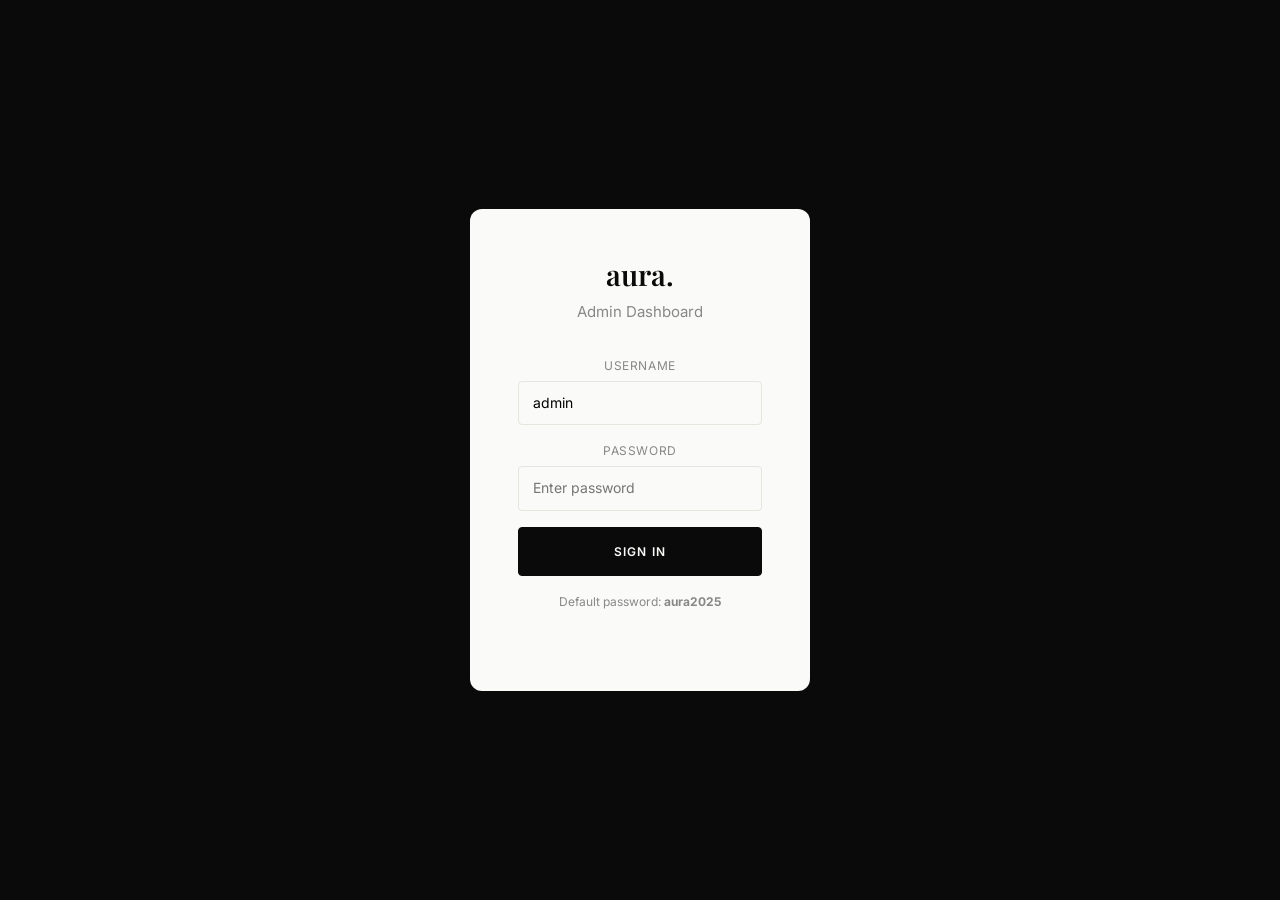
==== admin.html @ 0182ffe0 "Add files via upload" ====
<!DOCTYPE html>
<html lang="id">
<head>
<meta charset="UTF-8">
<meta name="viewport" content="width=device-width, initial-scale=1.0">
<title>Admin — aura.</title>
<link rel="stylesheet" href="style.css">
<style>
  body { background: #f0ede8; }
  .modal-overlay { position:fixed;inset:0;background:rgba(0,0,0,0.5);z-index:500;display:none;align-items:center;justify-content:center; }
  .modal-overlay.open { display:flex; }
  .modal { background:var(--white);border-radius:8px;padding:32px;width:min(600px,95vw);max-height:90vh;overflow-y:auto;position:relative; }
  .modal-title { font-size:1.1rem;font-weight:700;margin-bottom:24px; }
  .modal-close { position:absolute;top:16px;right:16px;font-size:20px;color:var(--gray);cursor:pointer; }
  .color-swatch { width:24px;height:24px;border-radius:50%;display:inline-block;border:2px solid transparent;cursor:pointer;margin-right:6px; }
  .color-swatch.active { border-color:var(--black); }
  .img-preview { width:100%;height:180px;object-fit:cover;border-radius:var(--radius);margin-top:8px;display:none; }
  .switch { position:relative;display:inline-block;width:48px;height:26px; }
  .switch input { opacity:0;width:0;height:0; }
  .slider { position:absolute;cursor:pointer;inset:0;background:#ccc;border-radius:26px;transition:.3s; }
  .slider:before { content:'';position:absolute;width:20px;height:20px;left:3px;bottom:3px;background:white;border-radius:50%;transition:.3s; }
  input:checked + .slider { background:var(--sage); }
  input:checked + .slider:before { transform:translateX(22px); }
  .admin-login { min-height:100vh;display:flex;align-items:center;justify-content:center;background:var(--black); }
  .login-card { background:var(--white);padding:48px;border-radius:12px;width:340px;text-align:center; }
  .login-card h2 { font-size:1.8rem;margin-bottom:8px; }
  .login-card p { color:var(--gray);margin-bottom:32px; }
</style>
</head>
<body>

<!-- LOGIN SCREEN -->
<div class="admin-login" id="login-screen">
  <div class="login-card">
    <h2 style="font-family:var(--font-serif)">aura.</h2>
    <p>Admin Dashboard</p>
    <div class="form-group"><label>Username</label><input type="text" id="login-user" value="admin"></div>
    <div class="form-group"><label>Password</label><input type="password" id="login-pass" placeholder="Enter password"></div>
    <button class="btn btn-dark btn-full" onclick="doLogin()">Sign In</button>
    <p style="font-size:12px;color:var(--gray);margin-top:16px">Default password: <strong>aura2025</strong></p>
  </div>
</div>

<!-- ADMIN LAYOUT -->
<div class="admin-layout" id="admin-app" style="display:none">

  <!-- SIDEBAR -->
  <aside class="admin-sidebar">
    <div class="admin-logo">aura. <span>admin</span></div>
    <ul class="admin-nav">
      <li><a href="#" class="active" data-panel="dashboard" onclick="switchPanel('dashboard',this)"><span class="icon">📊</span> Dashboard</a></li>
      <li><a href="#" data-panel="products" onclick="switchPanel('products',this)"><span class="icon">🧴</span> Products</a></li>
      <li><a href="#" data-panel="homepage" onclick="switchPanel('homepage',this)"><span class="icon">🏠</span> Homepage</a></li>
      <li><a href="#" data-panel="brand" onclick="switchPanel('brand',this)"><span class="icon">✏️</span> Brand</a></li>
      <li><a href="#" data-panel="testimonials" onclick="switchPanel('testimonials',this)"><span class="icon">💬</span> Testimonials</a></li>
      <li style="margin-top:auto;border-top:1px solid rgba(255,255,255,0.1);padding-top:16px">
        <a href="index.html" target="_blank"><span class="icon">🌐</span> View Site</a>
      </li>
      <li><a href="#" onclick="doLogout()"><span class="icon">🚪</span> Logout</a></li>
    </ul>
  </aside>

  <!-- MAIN -->
  <main class="admin-main">
    <div class="admin-topbar">
      <h2 id="panel-title">Dashboard</h2>
      <div class="admin-topbar-actions">
        <button class="btn btn-outline" style="padding:8px 16px;font-size:12px" onclick="resetData()">Reset to Default</button>
        <button class="btn btn-sage" style="padding:8px 16px;font-size:12px" onclick="showToastAdmin('Changes auto-saved!')">✓ Saved</button>
      </div>
    </div>

    <div class="admin-content">

      <!-- DASHBOARD -->
      <div id="panel-dashboard" class="admin-panel active">
        <div class="stats-grid">
          <div class="stat-card"><span class="stat-icon">🧴</span><div class="stat-value" id="stat-products">0</div><div class="stat-label">Total Products</div></div>
          <div class="stat-card"><span class="stat-icon">✅</span><div class="stat-value" id="stat-instock">0</div><div class="stat-label">In Stock</div></div>
          <div class="stat-card"><span class="stat-icon">💬</span><div class="stat-value" id="stat-reviews">0</div><div class="stat-label">Reviews</div></div>
          <div class="stat-card"><span class="stat-icon">🌿</span><div class="stat-value">100%</div><div class="stat-label">Natural Ingredients</div></div>
        </div>
        <div class="card">
          <div class="card-title">Quick Preview</div>
          <div style="display:flex;gap:12px;flex-wrap:wrap" id="dash-products"></div>
        </div>
        <div class="card">
          <div class="card-title">Recent Activity</div>
          <p style="color:var(--gray);font-size:14px">All changes are saved automatically to local storage. <a href="index.html" target="_blank" style="color:var(--sage)">View your live site →</a></p>
        </div>
      </div>

      <!-- PRODUCTS -->
      <div id="panel-products" class="admin-panel">
        <div style="display:flex;justify-content:space-between;align-items:center;margin-bottom:20px">
          <h3>Manage Products</h3>
          <button class="btn btn-sage" style="padding:10px 20px;font-size:13px" onclick="openProductModal()">+ Add Product</button>
        </div>
        <div class="card" style="padding:0;overflow:hidden">
          <table class="products-table">
            <thead><tr><th>Image</th><th>Name</th><th>Price</th><th>Category</th><th>Stock</th><th>Badge</th><th>Actions</th></tr></thead>
            <tbody id="products-tbody"></tbody>
          </table>
        </div>
      </div>

      <!-- HOMEPAGE -->
      <div id="panel-homepage" class="admin-panel">
        <div class="card">
          <div class="card-title">Hero Section</div>
          <div class="form-group"><label>Hero Title</label><input type="text" id="hero-title" oninput="autoSave()"></div>
          <div class="form-group"><label>Hero Subtitle</label><input type="text" id="hero-subtitle" oninput="autoSave()"></div>
          <div class="form-group"><label>CTA Button Text</label><input type="text" id="hero-cta" oninput="autoSave()"></div>
          <div class="form-group"><label>Hero Image URL</label><input type="url" id="hero-image" oninput="previewImg('hero-image','hero-img-prev'); autoSave()"><img id="hero-img-prev" class="img-preview"></div>
        </div>
        <div class="card">
          <div class="card-title">Featured Section</div>
          <div class="form-group"><label>Title</label><input type="text" id="feat-title" oninput="autoSave()"></div>
          <div class="form-group"><label>Description</label><textarea id="feat-desc" oninput="autoSave()"></textarea></div>
        </div>
        <div class="card">
          <div class="card-title">Try First Section</div>
          <div class="form-group"><label>Title</label><input type="text" id="try-title" oninput="autoSave()"></div>
          <div class="form-group"><label>Description</label><textarea id="try-desc" oninput="autoSave()"></textarea></div>
        </div>
        <div class="card">
          <div class="card-title">Press / Media Mentions (comma-separated)</div>
          <div class="form-group"><input type="text" id="press-list" oninput="autoSave()"></div>
        </div>
      </div>

      <!-- BRAND -->
      <div id="panel-brand" class="admin-panel">
        <div class="card">
          <div class="card-title">Brand Settings</div>
          <div class="form-group"><label>Brand Name</label><input type="text" id="brand-name" oninput="autoSave()"></div>
          <div class="form-group"><label>Announcement Bar Text</label><input type="text" id="brand-ann" oninput="autoSave()"></div>
          <div class="form-group"><label>About Text (shown in footer)</label><textarea id="brand-about" oninput="autoSave()"></textarea></div>
          <div class="form-group"><label>Email</label><input type="email" id="brand-email" oninput="autoSave()"></div>
        </div>
      </div>

      <!-- TESTIMONIALS -->
      <div id="panel-testimonials" class="admin-panel">
        <div style="display:flex;justify-content:space-between;align-items:center;margin-bottom:20px">
          <h3>Testimonials</h3>
          <button class="btn btn-sage" style="padding:10px 20px;font-size:13px" onclick="openTestimonialModal()">+ Add Review</button>
        </div>
        <div id="testimonials-list"></div>
      </div>

    </div><!-- /admin-content -->
  </main>
</div><!-- /admin-layout -->

<!-- PRODUCT MODAL -->
<div class="modal-overlay" id="product-modal">
  <div class="modal">
    <span class="modal-close" onclick="closeModal('product-modal')">&times;</span>
    <div class="modal-title" id="product-modal-title">Add Product</div>
    <input type="hidden" id="edit-id">
    <div class="form-row">
      <div class="form-group"><label>Product Name</label><input type="text" id="p-name"></div>
      <div class="form-group"><label>Price (IDR)</label><input type="number" id="p-price"></div>
    </div>
    <div class="form-row">
      <div class="form-group"><label>Original Price (0 = none)</label><input type="number" id="p-orig"></div>
      <div class="form-group"><label>Category</label>
        <select id="p-cat"><option value="feminine">Feminine</option><option value="masculine">Masculine</option><option value="all">All / Gift</option></select>
      </div>
    </div>
    <div class="form-row">
      <div class="form-group"><label>Badge (leave empty for none)</label>
        <select id="p-badge"><option value="">No Badge</option><option value="NEW">NEW</option><option value="Sold out">Sold out</option><option value="BEST VALUE">BEST VALUE</option></select>
      </div>
      <div class="form-group"><label>In Stock</label><br><label class="switch" style="margin-top:8px"><input type="checkbox" id="p-stock" checked><span class="slider"></span></label></div>
    </div>
    <div class="form-group"><label>Image URL</label><input type="url" id="p-img" oninput="previewImg('p-img','p-img-prev')"><img id="p-img-prev" class="img-preview"></div>
    <div class="form-group"><label>Description</label><textarea id="p-desc"></textarea></div>
    <div class="form-group"><label>Fragrance Notes (comma-separated)</label><input type="text" id="p-notes" placeholder="e.g. Rose, Musk, Amber"></div>
    <div class="form-row">
      <div class="form-group"><label>The Vibe</label><input type="text" id="p-vibe"></div>
      <div class="form-group"><label>The Tune</label><input type="text" id="p-tune"></div>
    </div>
    <div style="display:flex;gap:12px;justify-content:flex-end;margin-top:24px">
      <button class="btn btn-outline" onclick="closeModal('product-modal')">Cancel</button>
      <button class="btn btn-sage" onclick="saveProduct()">Save Product</button>
    </div>
  </div>
</div>

<!-- TESTIMONIAL MODAL -->
<div class="modal-overlay" id="testimonial-modal">
  <div class="modal">
    <span class="modal-close" onclick="closeModal('testimonial-modal')">&times;</span>
    <div class="modal-title">Add Testimonial</div>
    <input type="hidden" id="t-edit-idx">
    <div class="form-group"><label>Customer Name</label><input type="text" id="t-name"></div>
    <div class="form-group"><label>Rating (1-5)</label><input type="number" id="t-rating" min="1" max="5" value="5"></div>
    <div class="form-group"><label>Review Text</label><textarea id="t-text"></textarea></div>
    <div class="form-group"><label>Date</label><input type="text" id="t-date" placeholder="e.g. April 2025"></div>
    <div style="display:flex;gap:12px;justify-content:flex-end;margin-top:24px">
      <button class="btn btn-outline" onclick="closeModal('testimonial-modal')">Cancel</button>
      <button class="btn btn-sage" onclick="saveTestimonial()">Save</button>
    </div>
  </div>
</div>

<script src="main.js"></script>
<script>
// Auth
function doLogin(){
  const u=document.getElementById('login-user').value;
  const p=document.getElementById('login-pass').value;
  if(u==='admin' && p==='aura2025'){
    sessionStorage.setItem('aura_admin','1');
    document.getElementById('login-screen').style.display='none';
    document.getElementById('admin-app').style.display='flex';
    initAdmin();
  } else { showToastAdmin('Wrong credentials','error'); }
}
function doLogout(){ sessionStorage.removeItem('aura_admin'); location.reload(); }
document.getElementById('login-pass').addEventListener('keydown', e => { if(e.key==='Enter') doLogin(); });

if(sessionStorage.getItem('aura_admin')==='1'){
  document.getElementById('login-screen').style.display='none';
  document.getElementById('admin-app').style.display='flex';
  document.addEventListener('DOMContentLoaded', initAdmin);
}

// Panels
function switchPanel(id, el){
  event.preventDefault();
  document.querySelectorAll('.admin-panel').forEach(p=>p.classList.remove('active'));
  document.getElementById('panel-'+id)?.classList.add('active');
  document.querySelectorAll('.admin-nav a').forEach(a=>a.classList.remove('active'));
  el.classList.add('active');
  const titles={dashboard:'Dashboard',products:'Products',homepage:'Homepage',brand:'Brand Settings',testimonials:'Testimonials'};
  document.getElementById('panel-title').textContent = titles[id]||id;
  if(id==='products') renderProductsTable();
  if(id==='homepage') loadHomepageForm();
  if(id==='brand') loadBrandForm();
  if(id==='testimonials') renderTestimonials();
}

function initAdmin(){
  const d=DataManager.get();
  document.getElementById('stat-products').textContent=d.products.length;
  document.getElementById('stat-instock').textContent=d.products.filter(p=>p.stock).length;
  document.getElementById('stat-reviews').textContent=d.testimonials.length;
  document.getElementById('dash-products').innerHTML=d.products.slice(0,4).map(p=>`
    <div style="width:120px;cursor:pointer" onclick="switchPanel('products',document.querySelector('[data-panel=products]'))">
      <img src="${p.image}" style="width:120px;height:120px;object-fit:cover;border-radius:6px">
      <p style="font-size:13px;margin-top:6px;font-weight:600">${p.name}</p>
      <p style="font-size:12px;color:var(--gray)">IDR ${fmt(p.price)}</p>
    </div>`).join('');
}

// Products Table
function renderProductsTable(){
  const d=DataManager.get();
  document.getElementById('products-tbody').innerHTML=d.products.map(p=>`
    <tr>
      <td><img src="${p.image}" alt="${p.name}"></td>
      <td><strong>${p.name}</strong></td>
      <td>IDR ${fmt(p.price)}</td>
      <td>${p.category}</td>
      <td><span class="badge-pill ${p.stock?'badge-active':'badge-soldout'}">${p.stock?'In Stock':'Sold Out'}</span></td>
      <td>${p.badge||'—'}</td>
      <td><div class="table-actions">
        <button class="action-btn action-edit" onclick="openProductModal(${p.id})">Edit</button>
        <button class="action-btn action-delete" onclick="deleteProduct(${p.id})">Delete</button>
      </div></td>
    </tr>`).join('');
}

function openProductModal(id){
  document.getElementById('product-modal-title').textContent = id ? 'Edit Product' : 'Add Product';
  document.getElementById('edit-id').value = id||'';
  document.getElementById('p-img-prev').style.display='none';
  if(id){
    const p=DataManager.get().products.find(p=>p.id===id);
    document.getElementById('p-name').value=p.name;
    document.getElementById('p-price').value=p.price;
    document.getElementById('p-orig').value=p.originalPrice||0;
    document.getElementById('p-cat').value=p.category;
    document.getElementById('p-badge').value=p.badge||'';
    document.getElementById('p-stock').checked=p.stock;
    document.getElementById('p-img').value=p.image;
    document.getElementById('p-desc').value=p.description;
    document.getElementById('p-notes').value=p.notes.join(', ');
    document.getElementById('p-vibe').value=p.vibe||'';
    document.getElementById('p-tune').value=p.tune||'';
    previewImg('p-img','p-img-prev');
  } else {
    ['p-name','p-price','p-orig','p-img','p-desc','p-notes','p-vibe','p-tune'].forEach(id=>document.getElementById(id).value='');
    document.getElementById('p-stock').checked=true;
    document.getElementById('p-badge').value='';
    document.getElementById('p-orig').value=0;
  }
  document.getElementById('product-modal').classList.add('open');
}

function saveProduct(){
  const d=DataManager.get();
  const id=document.getElementById('edit-id').value;
  const product={
    id: id ? parseInt(id) : Date.now(),
    name: document.getElementById('p-name').value,
    price: parseInt(document.getElementById('p-price').value)||0,
    originalPrice: parseInt(document.getElementById('p-orig').value)||0,
    category: document.getElementById('p-cat').value,
    badge: document.getElementById('p-badge').value,
    stock: document.getElementById('p-stock').checked,
    image: document.getElementById('p-img').value||'https://images.unsplash.com/photo-1588405748880-12d1d2a59f75?w=600&q=80',
    description: document.getElementById('p-desc').value,
    notes: document.getElementById('p-notes').value.split(',').map(s=>s.trim()).filter(Boolean),
    vibe: document.getElementById('p-vibe').value,
    tune: document.getElementById('p-tune').value
  };
  if(!product.name){ showToastAdmin('Product name is required','error'); return; }
  if(id){ const idx=d.products.findIndex(p=>p.id===parseInt(id)); if(idx!==-1) d.products[idx]=product; }
  else d.products.push(product);
  DataManager.save(d);
  closeModal('product-modal');
  renderProductsTable();
  showToastAdmin('Product saved!');
}

function deleteProduct(id){
  if(!confirm('Delete this product?')) return;
  const d=DataManager.get();
  d.products=d.products.filter(p=>p.id!==id);
  DataManager.save(d);
  renderProductsTable();
  showToastAdmin('Product deleted.');
}

// Homepage Form
function loadHomepageForm(){
  const d=DataManager.get();
  document.getElementById('hero-title').value=d.hero.title;
  document.getElementById('hero-subtitle').value=d.hero.subtitle;
  document.getElementById('hero-cta').value=d.hero.cta;
  document.getElementById('hero-image').value=d.hero.image;
  document.getElementById('feat-title').value=d.sections.featuredTitle;
  document.getElementById('feat-desc').value=d.sections.featuredDesc;
  document.getElementById('try-title').value=d.sections.tryTitle;
  document.getElementById('try-desc').value=d.sections.tryDesc;
  document.getElementById('press-list').value=d.sections.press.join(', ');
  previewImg('hero-image','hero-img-prev');
}

// Brand Form
function loadBrandForm(){
  const d=DataManager.get();
  document.getElementById('brand-name').value=d.brand.name;
  document.getElementById('brand-ann').value=d.brand.announcement;
  document.getElementById('brand-about').value=d.brand.about;
  document.getElementById('brand-email').value=d.brand.email||'';
}

// Auto-save
let saveTimer;
function autoSave(){
  clearTimeout(saveTimer);
  saveTimer=setTimeout(()=>{
    const d=DataManager.get();
    // hero
    if(document.getElementById('hero-title')) {
      d.hero.title=document.getElementById('hero-title').value;
      d.hero.subtitle=document.getElementById('hero-subtitle').value;
      d.hero.cta=document.getElementById('hero-cta').value;
      d.hero.image=document.getElementById('hero-image').value;
    }
    if(document.getElementById('feat-title')) {
      d.sections.featuredTitle=document.getElementById('feat-title').value;
      d.sections.featuredDesc=document.getElementById('feat-desc').value;
      d.sections.tryTitle=document.getElementById('try-title').value;
      d.sections.tryDesc=document.getElementById('try-desc').value;
      d.sections.press=document.getElementById('press-list').value.split(',').map(s=>s.trim()).filter(Boolean);
    }
    if(document.getElementById('brand-name')) {
      d.brand.name=document.getElementById('brand-name').value;
      d.brand.announcement=document.getElementById('brand-ann').value;
      d.brand.about=document.getElementById('brand-about').value;
      d.brand.email=document.getElementById('brand-email').value;
    }
    DataManager.save(d);
    showToastAdmin('Auto-saved ✓');
  },800);
}

// Testimonials
function renderTestimonials(){
  const d=DataManager.get();
  document.getElementById('testimonials-list').innerHTML=d.testimonials.map((t,i)=>`
    <div class="card" style="margin-bottom:12px">
      <div style="display:flex;justify-content:space-between;align-items:flex-start">
        <div>
          <strong>${t.name}</strong> <span style="color:var(--gold)">${'★'.repeat(t.rating)}</span>
          <p style="color:var(--gray);font-size:14px;margin-top:6px">"${t.text}"</p>
          <p style="font-size:12px;color:var(--gray);margin-top:4px">${t.date}</p>
        </div>
        <div style="display:flex;gap:8px">
          <button class="action-btn action-edit" onclick="editTestimonial(${i})">Edit</button>
          <button class="action-btn action-delete" onclick="deleteTestimonial(${i})">Delete</button>
        </div>
      </div>
    </div>`).join('');
}

function openTestimonialModal(){ document.getElementById('t-edit-idx').value=''; ['t-name','t-text','t-date'].forEach(id=>document.getElementById(id).value=''); document.getElementById('t-rating').value=5; document.getElementById('testimonial-modal').classList.add('open'); }

function editTestimonial(i){ const t=DataManager.get().testimonials[i]; document.getElementById('t-edit-idx').value=i; document.getElementById('t-name').value=t.name; document.getElementById('t-rating').value=t.rating; document.getElementById('t-text').value=t.text; document.getElementById('t-date').value=t.date; document.getElementById('testimonial-modal').classList.add('open'); }

function saveTestimonial(){ const d=DataManager.get(); const i=document.getElementById('t-edit-idx').value; const t={name:document.getElementById('t-name').value,rating:parseInt(document.getElementById('t-rating').value),text:document.getElementById('t-text').value,date:document.getElementById('t-date').value}; if(!t.name||!t.text){showToastAdmin('Fill in name and text','error');return;} if(i!=='') d.testimonials[parseInt(i)]=t; else d.testimonials.push(t); DataManager.save(d); closeModal('testimonial-modal'); renderTestimonials(); showToastAdmin('Saved!'); }

function deleteTestimonial(i){ if(!confirm('Delete?')) return; const d=DataManager.get(); d.testimonials.splice(i,1); DataManager.save(d); renderTestimonials(); }

function closeModal(id){ document.getElementById(id).classList.remove('open'); }

function previewImg(inputId, previewId){ const v=document.getElementById(inputId).value; const img=document.getElementById(previewId); if(v){ img.src=v; img.style.display='block'; } else { img.style.display='none'; } }

function resetData(){ if(confirm('Reset all data to defaults? This cannot be undone.')) { DataManager.reset(); showToastAdmin('Reset complete. Reloading...'); setTimeout(()=>location.reload(),1000); } }

function showToastAdmin(msg, t='ok'){ const el=document.createElement('div'); el.className='toast'+(t==='error'?' toast-error':''); el.textContent=msg; document.body.appendChild(el); setTimeout(()=>el.classList.add('show'),10); setTimeout(()=>{ el.classList.remove('show'); setTimeout(()=>el.remove(),300); },2200); }
</script>
</body>
</html>
---- style.css ----
@import url('https://fonts.googleapis.com/css2?family=Playfair+Display:wght@400;600;700&family=Inter:wght@300;400;500;600&display=swap');

/* ===== AURA. PERFUMERY - GLOBAL STYLES ===== */
*, *::before, *::after { box-sizing: border-box; margin: 0; padding: 0; }

:root {
  --black: #0a0a0a;
  --white: #fafaf8;
  --cream: #f5f0e8;
  --sage: #5c6b5a;
  --sage-light: #8a9e87;
  --gold: #c8a96e;
  --gray: #888;
  --gray-light: #e8e4de;
  --font-sans: 'Inter', system-ui, sans-serif;
  --font-serif: 'Playfair Display', Georgia, serif;
  --transition: 0.3s ease;
  --shadow: 0 4px 24px rgba(0,0,0,0.08);
  --shadow-lg: 0 12px 48px rgba(0,0,0,0.15);
  --radius: 4px;
}

html { scroll-behavior: smooth; }

body {
  font-family: var(--font-sans);
  background: var(--white);
  color: var(--black);
  font-size: 15px;
  line-height: 1.6;
  -webkit-font-smoothing: antialiased;
}

img { max-width: 100%; height: auto; display: block; }
a { text-decoration: none; color: inherit; }
button { cursor: pointer; border: none; background: none; font: inherit; }

/* ===== TYPOGRAPHY ===== */
h1,h2,h3,h4 { font-family: var(--font-serif); font-weight: 600; line-height: 1.2; }
h1 { font-size: clamp(2.2rem, 6vw, 4.5rem); }
h2 { font-size: clamp(1.6rem, 4vw, 2.8rem); }
h3 { font-size: clamp(1.2rem, 2.5vw, 1.6rem); }

/* ===== LAYOUT ===== */
.container { max-width: 1200px; margin: 0 auto; padding: 0 24px; }
.section { padding: 80px 0; }

/* ===== ANNOUNCEMENT BAR ===== */
.announcement-bar {
  background: var(--sage);
  color: var(--white);
  text-align: center;
  padding: 10px 20px;
  font-size: 13px;
  letter-spacing: 0.05em;
}

/* ===== NAVBAR ===== */
.navbar {
  position: sticky;
  top: 0;
  z-index: 100;
  background: rgba(250,250,248,0.96);
  backdrop-filter: blur(12px);
  border-bottom: 1px solid var(--gray-light);
  padding: 0 24px;
  height: 64px;
  display: flex;
  align-items: center;
  justify-content: space-between;
}

.nav-brand {
  font-family: var(--font-serif);
  font-size: 1.6rem;
  font-weight: 700;
  letter-spacing: -0.02em;
}

.nav-links {
  display: flex;
  gap: 32px;
  list-style: none;
}

.nav-links a {
  font-size: 13px;
  letter-spacing: 0.08em;
  text-transform: uppercase;
  color: var(--gray);
  transition: color var(--transition);
}
.nav-links a:hover { color: var(--black); }

.nav-icons {
  display: flex;
  align-items: center;
  gap: 20px;
}

.nav-icon-btn {
  width: 36px; height: 36px;
  display: flex; align-items: center; justify-content: center;
  border-radius: 50%;
  transition: background var(--transition);
  position: relative;
}
.nav-icon-btn:hover { background: var(--gray-light); }
.nav-icon-btn svg { width: 20px; height: 20px; }

#cart-count {
  position: absolute;
  top: -2px; right: -2px;
  width: 18px; height: 18px;
  border-radius: 50%;
  background: var(--sage);
  color: var(--white);
  font-size: 10px;
  font-weight: 700;
  display: none;
  align-items: center;
  justify-content: center;
}

#hamburger { display: none; }

/* ===== MOBILE NAV ===== */
#mobile-nav {
  position: fixed;
  inset: 0;
  background: rgba(0,0,0,0.5);
  z-index: 200;
  display: none;
}
#mobile-nav.open { display: block; }

.mobile-nav-panel {
  position: absolute;
  left: 0; top: 0; bottom: 0;
  width: min(300px, 85vw);
  background: var(--white);
  padding: 24px;
  overflow-y: auto;
  animation: slideIn 0.3s ease;
}

@keyframes slideIn { from { transform: translateX(-100%); } to { transform: translateX(0); } }

.mobile-nav-header {
  display: flex;
  justify-content: space-between;
  align-items: center;
  margin-bottom: 32px;
  padding-bottom: 16px;
  border-bottom: 1px solid var(--gray-light);
}

.mobile-nav-links { list-style: none; }
.mobile-nav-links li { border-bottom: 1px solid var(--gray-light); }
.mobile-nav-links a {
  display: block;
  padding: 16px 0;
  font-size: 15px;
  letter-spacing: 0.05em;
  transition: color var(--transition);
}
.mobile-nav-links a:hover { color: var(--sage); }

/* ===== CART SIDEBAR ===== */
#cart-overlay {
  position: fixed; inset: 0;
  background: rgba(0,0,0,0.4);
  z-index: 150;
  display: none;
}
#cart-overlay.open { display: block; }

#cart-sidebar {
  position: fixed;
  right: 0; top: 0; bottom: 0;
  width: min(400px, 100vw);
  background: var(--white);
  z-index: 160;
  transform: translateX(100%);
  transition: transform var(--transition);
  display: flex;
  flex-direction: column;
}
#cart-sidebar.open { transform: translateX(0); }

.cart-header {
  padding: 20px 24px;
  border-bottom: 1px solid var(--gray-light);
  display: flex;
  justify-content: space-between;
  align-items: center;
}
.cart-header h3 { font-size: 1rem; letter-spacing: 0.1em; text-transform: uppercase; }

#cart-items { flex: 1; overflow-y: auto; padding: 16px 24px; }

.cart-item {
  display: flex;
  align-items: center;
  gap: 12px;
  padding: 12px 0;
  border-bottom: 1px solid var(--gray-light);
}
.cart-item img { width: 64px; height: 64px; object-fit: cover; border-radius: var(--radius); }
.ci-info { flex: 1; }
.ci-info strong { display: block; font-size: 14px; margin-bottom: 4px; }
.ci-info span { font-size: 13px; color: var(--gray); }
.cart-item button { color: var(--gray); font-size: 12px; padding: 4px 8px; }
.cart-item button:hover { color: var(--black); }
.cart-empty { text-align: center; padding: 48px 0; color: var(--gray); }

.cart-footer {
  padding: 20px 24px;
  border-top: 1px solid var(--gray-light);
}
.cart-total-row {
  display: flex;
  justify-content: space-between;
  font-weight: 600;
  margin-bottom: 16px;
  font-size: 15px;
}

/* ===== BUTTONS ===== */
.btn {
  display: inline-flex;
  align-items: center;
  justify-content: center;
  gap: 8px;
  padding: 14px 28px;
  border-radius: var(--radius);
  font-size: 12px;
  letter-spacing: 0.1em;
  text-transform: uppercase;
  font-weight: 600;
  transition: all var(--transition);
  cursor: pointer;
}

.btn-dark {
  background: var(--black);
  color: var(--white);
  border: 1px solid var(--black);
}
.btn-dark:hover { background: #333; }

.btn-outline {
  background: transparent;
  color: var(--black);
  border: 1px solid var(--black);
}
.btn-outline:hover { background: var(--black); color: var(--white); }

.btn-sage {
  background: var(--sage);
  color: var(--white);
  border: 1px solid var(--sage);
}
.btn-sage:hover { background: #4a5748; }

.btn-full { width: 100%; }

/* ===== HERO ===== */
.hero {
  position: relative;
  height: 100vh;
  min-height: 600px;
  overflow: hidden;
  display: flex;
  align-items: center;
  justify-content: center;
}

.hero-bg {
  position: absolute;
  inset: 0;
  background-size: cover;
  background-position: center;
  transition: transform 0.5s ease;
}
.hero::after {
  content: '';
  position: absolute;
  inset: 0;
  background: linear-gradient(to bottom, rgba(0,0,0,0.2) 0%, rgba(0,0,0,0.5) 100%);
}

.hero-content {
  position: relative;
  z-index: 1;
  text-align: center;
  color: var(--white);
  max-width: 700px;
  padding: 0 24px;
}
.hero-content h1 {
  margin-bottom: 20px;
  text-shadow: 0 2px 20px rgba(0,0,0,0.3);
}
.hero-content p {
  font-size: clamp(1rem, 2vw, 1.2rem);
  margin-bottom: 36px;
  opacity: 0.9;
}

/* ===== FEATURED BANNER ===== */
.featured-banner {
  display: grid;
  grid-template-columns: 1fr 1fr;
  min-height: 500px;
}

.featured-img {
  overflow: hidden;
}
.featured-img img {
  width: 100%;
  height: 100%;
  object-fit: cover;
  transition: transform 0.6s ease;
}
.featured-img:hover img { transform: scale(1.03); }

.featured-text {
  background: var(--cream);
  display: flex;
  align-items: center;
  padding: 60px;
}
.featured-text-inner { max-width: 360px; }
.featured-text h2 { margin-bottom: 16px; }
.featured-text p { color: var(--gray); margin-bottom: 28px; line-height: 1.7; }

/* ===== PRODUCT TABS ===== */
.product-tabs-section { background: var(--white); }
.tab-header {
  display: flex;
  gap: 32px;
  margin-bottom: 40px;
  border-bottom: 1px solid var(--gray-light);
}
.tab-btn {
  padding: 12px 0;
  font-size: 15px;
  font-family: var(--font-serif);
  color: var(--gray);
  border-bottom: 2px solid transparent;
  margin-bottom: -1px;
  transition: all var(--transition);
}
.tab-btn.active { color: var(--black); border-bottom-color: var(--black); }

/* ===== PRODUCT GRID ===== */
.product-grid {
  display: grid;
  grid-template-columns: repeat(auto-fill, minmax(260px, 1fr));
  gap: 32px;
}

.product-card {
  cursor: pointer;
  transition: transform var(--transition);
}
.product-card:hover { transform: translateY(-4px); }

.product-img-wrap {
  position: relative;
  overflow: hidden;
  border-radius: var(--radius);
  background: var(--cream);
  aspect-ratio: 3/4;
  margin-bottom: 16px;
}
.product-img-wrap img {
  width: 100%;
  height: 100%;
  object-fit: cover;
  transition: transform 0.5s ease;
}
.product-card:hover .product-img-wrap img { transform: scale(1.05); }

.product-badge {
  position: absolute;
  top: 12px; left: 12px;
  background: var(--black);
  color: var(--white);
  font-size: 10px;
  letter-spacing: 0.1em;
  text-transform: uppercase;
  padding: 5px 10px;
  border-radius: 2px;
}
.badge-sold { background: var(--gray); }
.badge-new { background: var(--sage); }
.badge-best { background: var(--gold); }

.product-overlay {
  position: absolute;
  inset: 0;
  background: rgba(0,0,0,0.3);
  display: flex;
  align-items: flex-end;
  padding: 16px;
  opacity: 0;
  transition: opacity var(--transition);
}
.product-card:hover .product-overlay { opacity: 1; }

.product-name {
  font-family: var(--font-serif);
  font-size: 1.1rem;
  margin-bottom: 4px;
}
.product-price { font-size: 14px; color: var(--gray); }
.product-original { text-decoration: line-through; margin-left: 8px; }

/* ===== TRY FIRST SECTION ===== */
.try-section {
  display: grid;
  grid-template-columns: 1fr 1fr;
  align-items: center;
  gap: 60px;
}
.try-text h2 { margin-bottom: 16px; }
.try-text p { color: var(--gray); margin-bottom: 28px; line-height: 1.7; }
.try-img { position: relative; }
.try-img img { border-radius: var(--radius); width: 100%; }

/* ===== PRESS SECTION ===== */
.press-section {
  background: var(--black);
  color: var(--white);
  padding: 48px 0;
  overflow: hidden;
}
.press-track {
  display: flex;
  gap: 80px;
  animation: scroll 15s linear infinite;
  width: max-content;
}
@keyframes scroll { from { transform: translateX(0); } to { transform: translateX(-50%); } }
.press-item { font-family: var(--font-serif); font-size: 1.8rem; font-weight: 700; letter-spacing: 0.15em; opacity: 0.5; white-space: nowrap; }

/* ===== TESTIMONIALS ===== */
.testimonials-grid {
  display: grid;
  grid-template-columns: repeat(auto-fill, minmax(300px, 1fr));
  gap: 24px;
}
.testimonial-card {
  background: var(--cream);
  padding: 28px;
  border-radius: var(--radius);
}
.stars { color: var(--gold); margin-bottom: 12px; font-size: 16px; letter-spacing: 2px; }
.testimonial-card p { color: var(--gray); line-height: 1.7; margin-bottom: 16px; font-style: italic; }
.testimonial-meta { font-size: 13px; font-weight: 600; }
.testimonial-date { color: var(--gray); font-weight: 400; }

/* ===== TRUST BAR ===== */
.trust-bar {
  background: var(--black);
  color: var(--white);
  padding: 32px 0;
}
.trust-grid {
  display: grid;
  grid-template-columns: repeat(3, 1fr);
  gap: 24px;
  text-align: center;
}
.trust-item .trust-icon { font-size: 1.8rem; margin-bottom: 8px; }
.trust-item strong { display: block; font-size: 13px; letter-spacing: 0.08em; margin-bottom: 4px; }
.trust-item span { font-size: 12px; opacity: 0.6; }

/* ===== NEWSLETTER ===== */
.newsletter-section { background: var(--cream); }
.newsletter-inner { max-width: 500px; margin: 0 auto; text-align: center; }
.newsletter-inner h2 { margin-bottom: 12px; }
.newsletter-inner p { color: var(--gray); margin-bottom: 28px; }
.newsletter-form { display: flex; gap: 12px; }
.newsletter-form input {
  flex: 1;
  padding: 13px 16px;
  border: 1px solid var(--gray-light);
  border-radius: var(--radius);
  background: var(--white);
  font: inherit;
  font-size: 14px;
}
.newsletter-form input:focus { outline: none; border-color: var(--sage); }

/* ===== FOOTER ===== */
footer { background: var(--white); border-top: 1px solid var(--gray-light); padding: 60px 0 32px; }
.footer-grid {
  display: grid;
  grid-template-columns: 1.5fr 1fr 1fr;
  gap: 48px;
  margin-bottom: 48px;
}
.footer-brand .brand { font-family: var(--font-serif); font-size: 1.6rem; font-weight: 700; margin-bottom: 12px; display: block; }
.footer-brand p { color: var(--gray); font-size: 14px; line-height: 1.7; max-width: 280px; }
.social-links { display: flex; gap: 12px; margin-top: 20px; }
.social-link { width: 36px; height: 36px; border: 1px solid var(--gray-light); border-radius: 50%; display: flex; align-items: center; justify-content: center; font-size: 14px; transition: all var(--transition); }
.social-link:hover { background: var(--black); color: var(--white); border-color: var(--black); }

.footer-col h4 { font-size: 12px; letter-spacing: 0.1em; text-transform: uppercase; margin-bottom: 16px; }
.footer-col ul { list-style: none; }
.footer-col li { margin-bottom: 10px; }
.footer-col a { color: var(--gray); font-size: 14px; transition: color var(--transition); }
.footer-col a:hover { color: var(--black); }
.footer-bottom { border-top: 1px solid var(--gray-light); padding-top: 24px; text-align: center; color: var(--gray); font-size: 13px; }

/* ===== SHOP PAGE ===== */
.shop-hero {
  height: 380px;
  overflow: hidden;
  position: relative;
  display: flex;
  align-items: center;
  justify-content: center;
}
.shop-hero-bg { position: absolute; inset: 0; background-size: cover; background-position: center; }
.shop-hero::after { content:''; position:absolute;inset:0; background: rgba(0,0,0,0.4); }
.shop-hero-content { position:relative;z-index:1; text-align:center; color:var(--white); }
.shop-hero-content h1 { margin-bottom: 12px; }
.shop-hero-content p { opacity: 0.85; }

.shop-toolbar {
  display: flex;
  justify-content: space-between;
  align-items: center;
  padding: 24px 0;
  border-bottom: 1px solid var(--gray-light);
  margin-bottom: 40px;
}
.filter-tabs { display: flex; gap: 4px; }
.filter-btn {
  padding: 8px 18px;
  border-radius: 100px;
  font-size: 13px;
  color: var(--gray);
  transition: all var(--transition);
  border: 1px solid transparent;
}
.filter-btn.active { background: var(--black); color: var(--white); }
.filter-btn:hover:not(.active) { border-color: var(--gray-light); }

.sort-select {
  padding: 8px 14px;
  border: 1px solid var(--gray-light);
  border-radius: var(--radius);
  background: var(--white);
  font: inherit;
  font-size: 13px;
  cursor: pointer;
}

/* ===== PRODUCT DETAIL ===== */
.product-detail-grid {
  display: grid;
  grid-template-columns: 1fr 1fr;
  gap: 60px;
  align-items: start;
  padding: 60px 0;
}

.product-detail-gallery { position: sticky; top: 88px; }
.main-image { aspect-ratio: 1; overflow: hidden; border-radius: var(--radius); background: var(--cream); margin-bottom: 12px; }
.main-image img { width: 100%; height: 100%; object-fit: cover; }
.thumb-row { display: flex; gap: 8px; }
.thumb { width: 72px; height: 72px; border-radius: var(--radius); overflow: hidden; cursor: pointer; border: 2px solid transparent; transition: border-color var(--transition); }
.thumb.active { border-color: var(--black); }
.thumb img { width: 100%; height: 100%; object-fit: cover; }

.product-detail-info h1 { font-size: clamp(1.8rem, 3vw, 2.4rem); margin-bottom: 8px; }
.detail-price { font-size: 1.4rem; font-family: var(--font-serif); margin-bottom: 16px; }
.detail-price .original { font-size: 1rem; color: var(--gray); text-decoration: line-through; margin-left: 12px; }
.detail-desc { color: var(--gray); line-height: 1.8; margin-bottom: 28px; }

.qty-control { display: flex; align-items: center; gap: 0; margin-bottom: 16px; }
.qty-btn { width: 40px; height: 40px; border: 1px solid var(--gray-light); display: flex; align-items: center; justify-content: center; font-size: 18px; transition: all var(--transition); }
.qty-btn:hover { background: var(--black); color: var(--white); border-color: var(--black); }
.qty-display { width: 48px; height: 40px; border-top: 1px solid var(--gray-light); border-bottom: 1px solid var(--gray-light); display: flex; align-items: center; justify-content: center; font-size: 15px; }

.detail-actions { display: flex; flex-direction: column; gap: 12px; margin-bottom: 32px; }

.about-section { padding: 60px 0; background: var(--cream); }
.about-grid { display: grid; grid-template-columns: 1fr 1fr; gap: 60px; }
.notes-grid { display: grid; grid-template-columns: repeat(3, 1fr); gap: 16px; }
.note-item { text-align: center; }
.note-circle {
  width: 72px; height: 72px; border-radius: 50%;
  background: var(--white); margin: 0 auto 8px;
  display: flex; align-items: center; justify-content: center;
  font-size: 1.5rem;
  box-shadow: var(--shadow);
}
.note-item span { font-size: 13px; color: var(--gray); }
.vibe-card { background: var(--white); padding: 20px; border-radius: var(--radius); margin-bottom: 16px; }
.vibe-label { font-size: 11px; letter-spacing: 0.1em; text-transform: uppercase; color: var(--sage); margin-bottom: 6px; }
.vibe-text { font-family: var(--font-serif); font-size: 1rem; }

/* ===== ADMIN ===== */
.admin-layout { display: flex; min-height: 100vh; }
.admin-sidebar {
  width: 260px;
  background: var(--black);
  color: var(--white);
  padding: 28px 0;
  position: sticky;
  top: 0;
  height: 100vh;
  overflow-y: auto;
  flex-shrink: 0;
}
.admin-logo { font-family: var(--font-serif); font-size: 1.4rem; padding: 0 24px 28px; border-bottom: 1px solid rgba(255,255,255,0.1); margin-bottom: 20px; }
.admin-logo span { color: var(--sage-light); }
.admin-nav { list-style: none; }
.admin-nav li a {
  display: flex;
  align-items: center;
  gap: 12px;
  padding: 13px 24px;
  color: rgba(255,255,255,0.6);
  font-size: 14px;
  transition: all var(--transition);
}
.admin-nav li a:hover, .admin-nav li a.active { color: var(--white); background: rgba(255,255,255,0.08); }
.admin-nav li a .icon { font-size: 16px; }

.admin-main { flex: 1; background: #f0ede8; overflow-y: auto; }
.admin-topbar {
  background: var(--white);
  padding: 16px 32px;
  border-bottom: 1px solid var(--gray-light);
  display: flex;
  justify-content: space-between;
  align-items: center;
}
.admin-topbar h2 { font-size: 1.1rem; }
.admin-topbar-actions { display: flex; gap: 10px; }

.admin-content { padding: 32px; }
.admin-panel { display: none; }
.admin-panel.active { display: block; }

.stats-grid { display: grid; grid-template-columns: repeat(4, 1fr); gap: 20px; margin-bottom: 32px; }
.stat-card { background: var(--white); padding: 24px; border-radius: 8px; }
.stat-card .stat-value { font-size: 2rem; font-family: var(--font-serif); font-weight: 700; }
.stat-card .stat-label { color: var(--gray); font-size: 13px; margin-top: 4px; }
.stat-card .stat-icon { font-size: 2rem; float: right; opacity: 0.15; }

.card { background: var(--white); border-radius: 8px; padding: 28px; margin-bottom: 24px; }
.card-title { font-size: 1rem; font-weight: 600; margin-bottom: 20px; padding-bottom: 12px; border-bottom: 1px solid var(--gray-light); }

.form-row { display: grid; grid-template-columns: 1fr 1fr; gap: 16px; margin-bottom: 16px; }
.form-group { margin-bottom: 16px; }
.form-group label { display: block; font-size: 12px; letter-spacing: 0.05em; text-transform: uppercase; color: var(--gray); margin-bottom: 6px; }
.form-group input, .form-group textarea, .form-group select {
  width: 100%;
  padding: 10px 14px;
  border: 1px solid var(--gray-light);
  border-radius: var(--radius);
  background: var(--white);
  font: inherit;
  font-size: 14px;
  transition: border-color var(--transition);
}
.form-group input:focus, .form-group textarea:focus, .form-group select:focus { outline: none; border-color: var(--sage); }
.form-group textarea { resize: vertical; min-height: 80px; }

.products-table { width: 100%; border-collapse: collapse; }
.products-table th { text-align: left; padding: 10px 16px; font-size: 12px; letter-spacing: 0.05em; text-transform: uppercase; color: var(--gray); border-bottom: 2px solid var(--gray-light); }
.products-table td { padding: 12px 16px; border-bottom: 1px solid var(--gray-light); font-size: 14px; vertical-align: middle; }
.products-table tr:hover td { background: #faf9f7; }
.products-table img { width: 48px; height: 48px; object-fit: cover; border-radius: 4px; }

.badge-pill {
  display: inline-block;
  padding: 3px 10px;
  border-radius: 100px;
  font-size: 11px;
  font-weight: 600;
}
.badge-active { background: #d4f4e2; color: #1a6b3a; }
.badge-soldout { background: #fde8e8; color: #c0392b; }
.badge-new-p { background: #e8f0fd; color: #2b5cc0; }

.table-actions { display: flex; gap: 8px; }
.action-btn { padding: 5px 12px; border-radius: 4px; font-size: 12px; font-weight: 600; transition: all var(--transition); }
.action-edit { background: #e8f0fd; color: #2b5cc0; }
.action-edit:hover { background: #2b5cc0; color: var(--white); }
.action-delete { background: #fde8e8; color: #c0392b; }
.action-delete:hover { background: #c0392b; color: var(--white); }

/* ===== TOAST ===== */
.toast {
  position: fixed;
  bottom: 24px;
  left: 50%;
  transform: translateX(-50%) translateY(20px);
  background: var(--black);
  color: var(--white);
  padding: 13px 24px;
  border-radius: 100px;
  font-size: 14px;
  opacity: 0;
  transition: all 0.3s ease;
  z-index: 9999;
  white-space: nowrap;
}
.toast.show { opacity: 1; transform: translateX(-50%) translateY(0); }
.toast.toast-error { background: #c0392b; }

/* ===== ANIMATIONS ===== */
.fade-in { opacity: 0; transform: translateY(24px); transition: opacity 0.6s ease, transform 0.6s ease; }
.fade-in.visible { opacity: 1; transform: translateY(0); }

/* ===== RESPONSIVE ===== */
@media (max-width: 900px) {
  .featured-banner, .try-section, .about-grid, .product-detail-grid { grid-template-columns: 1fr; }
  .footer-grid { grid-template-columns: 1fr 1fr; }
  .featured-text { padding: 40px; }
  .stats-grid { grid-template-columns: repeat(2, 1fr); }
  .admin-sidebar { width: 220px; }
}

@media (max-width: 600px) {
  .nav-links { display: none; }
  #hamburger { display: flex; }
  .hero { height: 85vh; }
  .footer-grid { grid-template-columns: 1fr; }
  .newsletter-form { flex-direction: column; }
  .trust-grid { grid-template-columns: 1fr; }
  .stats-grid { grid-template-columns: 1fr 1fr; }
  .form-row { grid-template-columns: 1fr; }
  .admin-layout { flex-direction: column; }
  .admin-sidebar { width: 100%; height: auto; position: relative; }
  .product-detail-grid { gap: 32px; }
  .notes-grid { grid-template-columns: repeat(3, 1fr); }
}
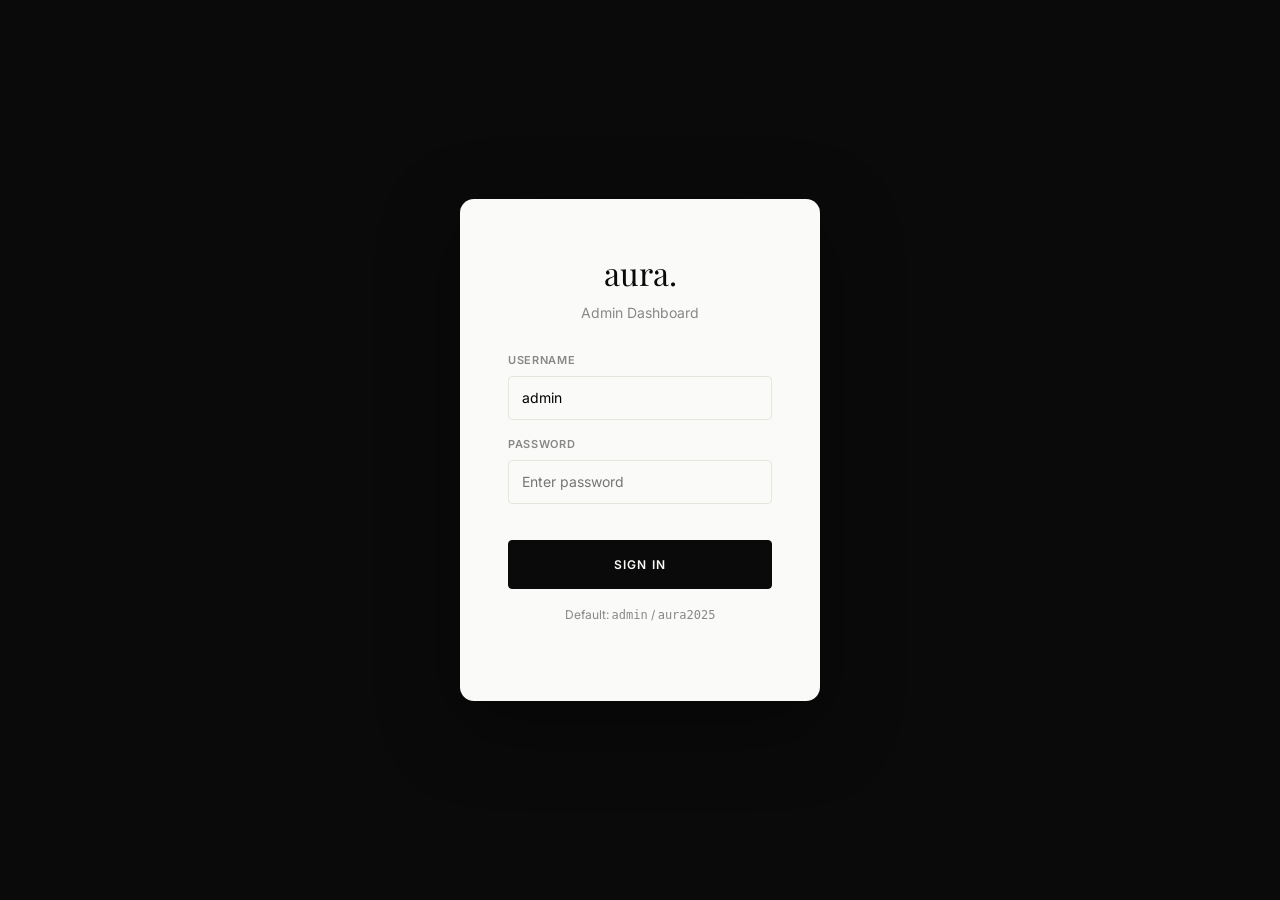
==== commit 2e6313ed: "Update admin.html" ====
--- a/admin.html
+++ b/admin.html
@@ -6,38 +6,69 @@
 <title>Admin — aura.</title>
 <link rel="stylesheet" href="style.css">
 <style>
-  body { background: #f0ede8; }
-  .modal-overlay { position:fixed;inset:0;background:rgba(0,0,0,0.5);z-index:500;display:none;align-items:center;justify-content:center; }
-  .modal-overlay.open { display:flex; }
-  .modal { background:var(--white);border-radius:8px;padding:32px;width:min(600px,95vw);max-height:90vh;overflow-y:auto;position:relative; }
-  .modal-title { font-size:1.1rem;font-weight:700;margin-bottom:24px; }
-  .modal-close { position:absolute;top:16px;right:16px;font-size:20px;color:var(--gray);cursor:pointer; }
-  .color-swatch { width:24px;height:24px;border-radius:50%;display:inline-block;border:2px solid transparent;cursor:pointer;margin-right:6px; }
-  .color-swatch.active { border-color:var(--black); }
-  .img-preview { width:100%;height:180px;object-fit:cover;border-radius:var(--radius);margin-top:8px;display:none; }
-  .switch { position:relative;display:inline-block;width:48px;height:26px; }
-  .switch input { opacity:0;width:0;height:0; }
-  .slider { position:absolute;cursor:pointer;inset:0;background:#ccc;border-radius:26px;transition:.3s; }
-  .slider:before { content:'';position:absolute;width:20px;height:20px;left:3px;bottom:3px;background:white;border-radius:50%;transition:.3s; }
-  input:checked + .slider { background:var(--sage); }
-  input:checked + .slider:before { transform:translateX(22px); }
-  .admin-login { min-height:100vh;display:flex;align-items:center;justify-content:center;background:var(--black); }
-  .login-card { background:var(--white);padding:48px;border-radius:12px;width:340px;text-align:center; }
-  .login-card h2 { font-size:1.8rem;margin-bottom:8px; }
-  .login-card p { color:var(--gray);margin-bottom:32px; }
+body { background: #f0ede8; }
+
+/* Login */
+.admin-login { min-height:100vh; display:flex; align-items:center; justify-content:center; background:var(--black); }
+.login-card { background:var(--white); padding:48px; border-radius:14px; width:360px; text-align:center; box-shadow:0 24px 80px rgba(0,0,0,0.4); }
+.login-card .login-brand { font-family:var(--font-serif); font-size:2rem; margin-bottom:4px; }
+.login-card p { color:var(--gray); margin-bottom:28px; font-size:14px; }
+.login-card .form-group { text-align:left; }
+.login-card .form-group input { margin-bottom:0; }
+.login-error { color:#c0392b; font-size:13px; margin-top:8px; display:none; }
+
+/* Sidebar SVG icons */
+.admin-nav li a .nav-icon { width:16px; height:16px; flex-shrink:0; opacity:0.7; }
+.admin-nav li a:hover .nav-icon, .admin-nav li a.active .nav-icon { opacity:1; }
+
+/* Preview */
+.preview-panel { background:var(--white); border-radius:8px; padding:0; overflow:hidden; }
+.preview-toolbar { display:flex; align-items:center; gap:8px; padding:14px 20px; border-bottom:1px solid var(--gray-light); background:var(--white); }
+.preview-toolbar .label { font-size:12px; font-weight:600; color:var(--gray); letter-spacing:0.05em; text-transform:uppercase; margin-right:8px; }
+.preview-device-btn { display:flex; align-items:center; justify-content:center; gap:5px; padding:6px 12px; border:1px solid var(--gray-light); border-radius:4px; font-size:12px; font-weight:600; cursor:pointer; transition:all 0.2s; background:white; color:var(--gray); }
+.preview-device-btn svg { width:13px; height:13px; }
+.preview-device-btn.active { background:var(--black); color:white; border-color:var(--black); }
+.preview-frame-outer { padding:20px; background:#e8e4de; min-height:500px; display:flex; justify-content:center; align-items:flex-start; overflow:auto; }
+.preview-frame-wrap { background:white; box-shadow:0 8px 40px rgba(0,0,0,0.15); transition:width 0.3s ease; border-radius:4px; overflow:hidden; }
+#preview-frame { border:none; display:block; height:600px; }
+
+/* Orders */
+.order-card { background:var(--white); border-radius:8px; padding:20px; margin-bottom:12px; }
+.order-card-head { display:flex; justify-content:space-between; align-items:flex-start; margin-bottom:12px; }
+.order-num { font-weight:700; font-size:14px; }
+.order-date { font-size:12px; color:var(--gray); }
+.order-status { display:inline-block; padding:3px 10px; border-radius:100px; font-size:11px; font-weight:700; background:#d4f4e2; color:#1a6b3a; }
+.order-items-preview { display:flex; gap:8px; margin-bottom:12px; flex-wrap:wrap; }
+.order-thumb { width:48px; height:48px; object-fit:cover; border-radius:4px; border:1px solid var(--gray-light); }
+.order-meta { display:flex; justify-content:space-between; font-size:13px; color:var(--gray); }
+.order-total { font-weight:700; color:var(--black); }
+
+/* Dashboard quick actions */
+.quick-actions { display:grid; grid-template-columns:repeat(3,1fr); gap:12px; margin-bottom:24px; }
+.quick-action { background:var(--white); padding:16px; border-radius:8px; text-align:center; cursor:pointer; transition:all 0.2s; border:1px solid transparent; }
+.quick-action:hover { border-color:var(--sage); }
+.quick-action svg { width:24px; height:24px; stroke:var(--sage); margin:0 auto 8px; }
+.quick-action span { display:block; font-size:12px; font-weight:600; }
+
+/* Color vars preview */
+.color-row { display:flex; gap:12px; align-items:center; margin-bottom:12px; }
+.color-swatch-box { width:36px; height:36px; border-radius:6px; border:1px solid var(--gray-light); cursor:pointer; }
+.color-label { font-size:13px; font-weight:600; flex:1; }
+.color-value { font-size:12px; color:var(--gray); font-family:monospace; }
 </style>
 </head>
 <body>
 
-<!-- LOGIN SCREEN -->
+<!-- LOGIN -->
 <div class="admin-login" id="login-screen">
   <div class="login-card">
-    <h2 style="font-family:var(--font-serif)">aura.</h2>
+    <div class="login-brand">aura.</div>
     <p>Admin Dashboard</p>
-    <div class="form-group"><label>Username</label><input type="text" id="login-user" value="admin"></div>
-    <div class="form-group"><label>Password</label><input type="password" id="login-pass" placeholder="Enter password"></div>
-    <button class="btn btn-dark btn-full" onclick="doLogin()">Sign In</button>
-    <p style="font-size:12px;color:var(--gray);margin-top:16px">Default password: <strong>aura2025</strong></p>
+    <div class="form-group"><label>Username</label><input type="text" id="login-user" value="admin" autocomplete="username"></div>
+    <div class="form-group" style="margin-top:12px"><label>Password</label><input type="password" id="login-pass" placeholder="Enter password" autocomplete="current-password"></div>
+    <p class="login-error" id="login-error">Incorrect username or password.</p>
+    <button class="btn btn-dark btn-full" style="margin-top:20px" onclick="doLogin()">Sign In</button>
+    <p style="font-size:12px;color:var(--gray);margin-top:16px">Default: <code>admin</code> / <code>aura2025</code></p>
   </div>
 </div>
 
@@ -46,17 +77,50 @@
 
   <!-- SIDEBAR -->
   <aside class="admin-sidebar">
-    <div class="admin-logo">aura. <span>admin</span></div>
+    <div class="admin-logo">
+      aura. <span>admin</span>
+    </div>
     <ul class="admin-nav">
-      <li><a href="#" class="active" data-panel="dashboard" onclick="switchPanel('dashboard',this)"><span class="icon">📊</span> Dashboard</a></li>
-      <li><a href="#" data-panel="products" onclick="switchPanel('products',this)"><span class="icon">🧴</span> Products</a></li>
-      <li><a href="#" data-panel="homepage" onclick="switchPanel('homepage',this)"><span class="icon">🏠</span> Homepage</a></li>
-      <li><a href="#" data-panel="brand" onclick="switchPanel('brand',this)"><span class="icon">✏️</span> Brand</a></li>
-      <li><a href="#" data-panel="testimonials" onclick="switchPanel('testimonials',this)"><span class="icon">💬</span> Testimonials</a></li>
-      <li style="margin-top:auto;border-top:1px solid rgba(255,255,255,0.1);padding-top:16px">
-        <a href="index.html" target="_blank"><span class="icon">🌐</span> View Site</a>
+      <li><a href="#" class="active" onclick="switchPanel('dashboard',this);return false">
+        <svg class="nav-icon" viewBox="0 0 24 24" fill="none" stroke="currentColor" stroke-width="2"><rect x="3" y="3" width="7" height="7" rx="1"/><rect x="14" y="3" width="7" height="7" rx="1"/><rect x="3" y="14" width="7" height="7" rx="1"/><rect x="14" y="14" width="7" height="7" rx="1"/></svg>
+        Dashboard
+      </a></li>
+      <li><a href="#" onclick="switchPanel('products',this);return false">
+        <svg class="nav-icon" viewBox="0 0 24 24" fill="none" stroke="currentColor" stroke-width="2"><path d="M21 16V8a2 2 0 00-1-1.73l-7-4a2 2 0 00-2 0l-7 4A2 2 0 003 8v8a2 2 0 001 1.73l7 4a2 2 0 002 0l7-4A2 2 0 0021 16z"/><polyline points="3.27 6.96 12 12.01 20.73 6.96"/><line x1="12" y1="22.08" x2="12" y2="12"/></svg>
+        Products
+      </a></li>
+      <li><a href="#" onclick="switchPanel('homepage',this);return false">
+        <svg class="nav-icon" viewBox="0 0 24 24" fill="none" stroke="currentColor" stroke-width="2"><path d="M3 9l9-7 9 7v11a2 2 0 01-2 2H5a2 2 0 01-2-2z"/><polyline points="9 22 9 12 15 12 15 22"/></svg>
+        Homepage
+      </a></li>
+      <li><a href="#" onclick="switchPanel('brand',this);return false">
+        <svg class="nav-icon" viewBox="0 0 24 24" fill="none" stroke="currentColor" stroke-width="2"><circle cx="12" cy="12" r="3"/><path d="M12 2v3M12 19v3M4.22 4.22l2.12 2.12M17.66 17.66l2.12 2.12M2 12h3M19 12h3M4.22 19.78l2.12-2.12M17.66 6.34l2.12-2.12"/></svg>
+        Brand
+      </a></li>
+      <li><a href="#" onclick="switchPanel('testimonials',this);return false">
+        <svg class="nav-icon" viewBox="0 0 24 24" fill="none" stroke="currentColor" stroke-width="2"><path d="M21 15a2 2 0 01-2 2H7l-4 4V5a2 2 0 012-2h14a2 2 0 012 2z"/></svg>
+        Testimonials
+      </a></li>
+      <li><a href="#" onclick="switchPanel('orders',this);return false">
+        <svg class="nav-icon" viewBox="0 0 24 24" fill="none" stroke="currentColor" stroke-width="2"><path d="M14 2H6a2 2 0 00-2 2v16a2 2 0 002 2h12a2 2 0 002-2V8z"/><polyline points="14 2 14 8 20 8"/><line x1="16" y1="13" x2="8" y2="13"/><line x1="16" y1="17" x2="8" y2="17"/><polyline points="10 9 9 9 8 9"/></svg>
+        Orders
+      </a></li>
+      <li><a href="#" onclick="switchPanel('preview',this);return false">
+        <svg class="nav-icon" viewBox="0 0 24 24" fill="none" stroke="currentColor" stroke-width="2"><rect x="2" y="3" width="20" height="14" rx="2"/><line x1="8" y1="21" x2="16" y2="21"/><line x1="12" y1="17" x2="12" y2="21"/></svg>
+        Live Preview
+      </a></li>
+      <li style="margin-top:auto;border-top:1px solid rgba(255,255,255,0.08);padding-top:12px">
+        <a href="index.html" target="_blank">
+          <svg class="nav-icon" viewBox="0 0 24 24" fill="none" stroke="currentColor" stroke-width="2"><path d="M18 13v6a2 2 0 01-2 2H5a2 2 0 01-2-2V8a2 2 0 012-2h6"/><polyline points="15 3 21 3 21 9"/><line x1="10" y1="14" x2="21" y2="3"/></svg>
+          View Site
+        </a>
       </li>
-      <li><a href="#" onclick="doLogout()"><span class="icon">🚪</span> Logout</a></li>
+      <li>
+        <a href="#" onclick="doLogout();return false">
+          <svg class="nav-icon" viewBox="0 0 24 24" fill="none" stroke="currentColor" stroke-width="2"><path d="M9 21H5a2 2 0 01-2-2V5a2 2 0 012-2h4"/><polyline points="16 17 21 12 16 7"/><line x1="21" y1="12" x2="9" y2="12"/></svg>
+          Logout
+        </a>
+      </li>
     </ul>
   </aside>
 
@@ -65,8 +129,11 @@
     <div class="admin-topbar">
       <h2 id="panel-title">Dashboard</h2>
       <div class="admin-topbar-actions">
-        <button class="btn btn-outline" style="padding:8px 16px;font-size:12px" onclick="resetData()">Reset to Default</button>
-        <button class="btn btn-sage" style="padding:8px 16px;font-size:12px" onclick="showToastAdmin('Changes auto-saved!')">✓ Saved</button>
+        <button class="btn btn-outline" style="padding:8px 14px;font-size:12px" onclick="resetData()">Reset to Default</button>
+        <button class="btn btn-sage" style="padding:8px 14px;font-size:12px" id="saved-btn">
+          <svg width="12" height="12" viewBox="0 0 24 24" fill="none" stroke="currentColor" stroke-width="3"><polyline points="20 6 9 17 4 12"/></svg>
+          All Changes Saved
+        </button>
       </div>
     </div>
 
@@ -75,26 +142,70 @@
       <!-- DASHBOARD -->
       <div id="panel-dashboard" class="admin-panel active">
         <div class="stats-grid">
-          <div class="stat-card"><span class="stat-icon">🧴</span><div class="stat-value" id="stat-products">0</div><div class="stat-label">Total Products</div></div>
-          <div class="stat-card"><span class="stat-icon">✅</span><div class="stat-value" id="stat-instock">0</div><div class="stat-label">In Stock</div></div>
-          <div class="stat-card"><span class="stat-icon">💬</span><div class="stat-value" id="stat-reviews">0</div><div class="stat-label">Reviews</div></div>
-          <div class="stat-card"><span class="stat-icon">🌿</span><div class="stat-value">100%</div><div class="stat-label">Natural Ingredients</div></div>
-        </div>
+          <div class="stat-card">
+            <div class="stat-icon"><svg viewBox="0 0 24 24" fill="none" stroke="currentColor" stroke-width="2"><path d="M21 16V8a2 2 0 00-1-1.73l-7-4a2 2 0 00-2 0l-7 4A2 2 0 003 8v8a2 2 0 001 1.73l7 4a2 2 0 002 0l7-4A2 2 0 0021 16z"/></svg></div>
+            <div class="stat-value" id="stat-products">0</div>
+            <div class="stat-label">Total Products</div>
+          </div>
+          <div class="stat-card">
+            <div class="stat-icon"><svg viewBox="0 0 24 24" fill="none" stroke="currentColor" stroke-width="2"><polyline points="20 6 9 17 4 12"/></svg></div>
+            <div class="stat-value" id="stat-instock">0</div>
+            <div class="stat-label">In Stock</div>
+          </div>
+          <div class="stat-card">
+            <div class="stat-icon"><svg viewBox="0 0 24 24" fill="none" stroke="currentColor" stroke-width="2"><path d="M21 15a2 2 0 01-2 2H7l-4 4V5a2 2 0 012-2h14a2 2 0 012 2z"/></svg></div>
+            <div class="stat-value" id="stat-reviews">0</div>
+            <div class="stat-label">Reviews</div>
+          </div>
+          <div class="stat-card">
+            <div class="stat-icon"><svg viewBox="0 0 24 24" fill="none" stroke="currentColor" stroke-width="2"><path d="M14 2H6a2 2 0 00-2 2v16a2 2 0 002 2h12a2 2 0 002-2V8z"/><polyline points="14 2 14 8 20 8"/></svg></div>
+            <div class="stat-value" id="stat-orders">0</div>
+            <div class="stat-label">Orders</div>
+          </div>
+        </div>
+
+        <div class="quick-actions">
+          <div class="quick-action" onclick="switchPanel('products',document.querySelector('[data-panel=products]'))">
+            <svg viewBox="0 0 24 24" fill="none" stroke="currentColor" stroke-width="2"><circle cx="12" cy="12" r="10"/><line x1="12" y1="8" x2="12" y2="16"/><line x1="8" y1="12" x2="16" y2="12"/></svg>
+            <span>Add Product</span>
+          </div>
+          <div class="quick-action" onclick="switchPanel('homepage',document.querySelector('[data-panel=homepage]'))">
+            <svg viewBox="0 0 24 24" fill="none" stroke="currentColor" stroke-width="2"><path d="M11 4H4a2 2 0 00-2 2v14a2 2 0 002 2h14a2 2 0 002-2v-7"/><path d="M18.5 2.5a2.121 2.121 0 013 3L12 15l-4 1 1-4 9.5-9.5z"/></svg>
+            <span>Edit Homepage</span>
+          </div>
+          <div class="quick-action" onclick="switchPanel('preview',document.querySelector('[data-panel=preview]'))">
+            <svg viewBox="0 0 24 24" fill="none" stroke="currentColor" stroke-width="2"><rect x="2" y="3" width="20" height="14" rx="2"/><line x1="8" y1="21" x2="16" y2="21"/><line x1="12" y1="17" x2="12" y2="21"/></svg>
+            <span>Live Preview</span>
+          </div>
+        </div>
+
         <div class="card">
-          <div class="card-title">Quick Preview</div>
-          <div style="display:flex;gap:12px;flex-wrap:wrap" id="dash-products"></div>
-        </div>
+          <div class="card-title">Product Overview</div>
+          <div style="display:flex;gap:16px;flex-wrap:wrap" id="dash-products"></div>
+        </div>
+
         <div class="card">
-          <div class="card-title">Recent Activity</div>
-          <p style="color:var(--gray);font-size:14px">All changes are saved automatically to local storage. <a href="index.html" target="_blank" style="color:var(--sage)">View your live site →</a></p>
+          <div class="card-title">WordPress-style Editing</div>
+          <p style="font-size:14px;color:var(--gray);line-height:1.7;margin-bottom:16px">
+            You can edit text directly on the live site! Go to your site, and look for the <strong>admin bar at the top</strong>.
+            Toggle <strong>"Edit Mode"</strong> — then click any highlighted text to edit it in place, just like WordPress.
+          </p>
+          <div style="display:flex;gap:12px">
+            <a href="index.html" target="_blank" class="btn btn-sage" style="padding:10px 18px;font-size:12px">
+              Open Site with Edit Mode →
+            </a>
+          </div>
         </div>
       </div>
 
       <!-- PRODUCTS -->
       <div id="panel-products" class="admin-panel">
         <div style="display:flex;justify-content:space-between;align-items:center;margin-bottom:20px">
-          <h3>Manage Products</h3>
-          <button class="btn btn-sage" style="padding:10px 20px;font-size:13px" onclick="openProductModal()">+ Add Product</button>
+          <h3 style="font-size:1rem;font-family:var(--font-sans)">Manage Products</h3>
+          <button class="btn btn-sage" style="padding:10px 18px;font-size:12px" onclick="openProductModal()">
+            <svg width="12" height="12" viewBox="0 0 24 24" fill="none" stroke="currentColor" stroke-width="3"><line x1="12" y1="5" x2="12" y2="19"/><line x1="5" y1="12" x2="19" y2="12"/></svg>
+            Add Product
+          </button>
         </div>
         <div class="card" style="padding:0;overflow:hidden">
           <table class="products-table">
@@ -111,7 +222,11 @@
           <div class="form-group"><label>Hero Title</label><input type="text" id="hero-title" oninput="autoSave()"></div>
           <div class="form-group"><label>Hero Subtitle</label><input type="text" id="hero-subtitle" oninput="autoSave()"></div>
           <div class="form-group"><label>CTA Button Text</label><input type="text" id="hero-cta" oninput="autoSave()"></div>
-          <div class="form-group"><label>Hero Image URL</label><input type="url" id="hero-image" oninput="previewImg('hero-image','hero-img-prev'); autoSave()"><img id="hero-img-prev" class="img-preview"></div>
+          <div class="form-group">
+            <label>Hero Image URL</label>
+            <input type="url" id="hero-image" oninput="previewImg('hero-image','hero-img-prev');autoSave()" placeholder="https://...">
+            <img id="hero-img-prev" class="img-preview">
+          </div>
         </div>
         <div class="card">
           <div class="card-title">Featured Section</div>
@@ -124,7 +239,8 @@
           <div class="form-group"><label>Description</label><textarea id="try-desc" oninput="autoSave()"></textarea></div>
         </div>
         <div class="card">
-          <div class="card-title">Press / Media Mentions (comma-separated)</div>
+          <div class="card-title">Press / Media Mentions</div>
+          <p style="font-size:13px;color:var(--gray);margin-bottom:12px">Separate with commas. Example: VOGUE, ELLE, COSMOPOLITAN</p>
           <div class="form-group"><input type="text" id="press-list" oninput="autoSave()"></div>
         </div>
       </div>
@@ -132,21 +248,79 @@
       <!-- BRAND -->
       <div id="panel-brand" class="admin-panel">
         <div class="card">
-          <div class="card-title">Brand Settings</div>
+          <div class="card-title">Brand Identity</div>
           <div class="form-group"><label>Brand Name</label><input type="text" id="brand-name" oninput="autoSave()"></div>
           <div class="form-group"><label>Announcement Bar Text</label><input type="text" id="brand-ann" oninput="autoSave()"></div>
-          <div class="form-group"><label>About Text (shown in footer)</label><textarea id="brand-about" oninput="autoSave()"></textarea></div>
-          <div class="form-group"><label>Email</label><input type="email" id="brand-email" oninput="autoSave()"></div>
+          <div class="form-group"><label>About Text (footer)</label><textarea id="brand-about" oninput="autoSave()"></textarea></div>
+          <div class="form-group"><label>Contact Email</label><input type="email" id="brand-email" oninput="autoSave()"></div>
+        </div>
+        <div class="card">
+          <div class="card-title">Change Admin Password</div>
+          <div class="form-row">
+            <div class="form-group"><label>New Password</label><input type="password" id="new-pass" placeholder="Enter new password"></div>
+            <div class="form-group"><label>Confirm Password</label><input type="password" id="confirm-pass" placeholder="Confirm new password"></div>
+          </div>
+          <button class="btn btn-sage" style="padding:10px 18px;font-size:12px" onclick="changePassword()">Update Password</button>
         </div>
       </div>
 
       <!-- TESTIMONIALS -->
       <div id="panel-testimonials" class="admin-panel">
         <div style="display:flex;justify-content:space-between;align-items:center;margin-bottom:20px">
-          <h3>Testimonials</h3>
-          <button class="btn btn-sage" style="padding:10px 20px;font-size:13px" onclick="openTestimonialModal()">+ Add Review</button>
+          <h3 style="font-size:1rem;font-family:var(--font-sans)">Customer Reviews</h3>
+          <button class="btn btn-sage" style="padding:10px 18px;font-size:12px" onclick="openTestimonialModal()">+ Add Review</button>
         </div>
         <div id="testimonials-list"></div>
+      </div>
+
+      <!-- ORDERS -->
+      <div id="panel-orders" class="admin-panel">
+        <div style="display:flex;justify-content:space-between;align-items:center;margin-bottom:20px">
+          <h3 style="font-size:1rem;font-family:var(--font-sans)">Orders</h3>
+          <button class="btn btn-outline" style="padding:8px 14px;font-size:12px;color:#c0392b;border-color:#c0392b" onclick="clearOrders()">Clear All Orders</button>
+        </div>
+        <div id="orders-list"></div>
+      </div>
+
+      <!-- LIVE PREVIEW -->
+      <div id="panel-preview" class="admin-panel">
+        <div class="preview-panel">
+          <div class="preview-toolbar">
+            <span class="label">Preview</span>
+            <button class="preview-device-btn active" data-w="100%" onclick="setPreviewDevice(this,'100%')">
+              <svg viewBox="0 0 24 24" fill="none" stroke="currentColor" stroke-width="2"><rect x="2" y="3" width="20" height="14" rx="2"/><line x1="8" y1="21" x2="16" y2="21"/><line x1="12" y1="17" x2="12" y2="21"/></svg>
+              Desktop
+            </button>
+            <button class="preview-device-btn" data-w="768px" onclick="setPreviewDevice(this,'768px')">
+              <svg viewBox="0 0 24 24" fill="none" stroke="currentColor" stroke-width="2"><rect x="4" y="2" width="16" height="20" rx="2"/><line x1="12" y1="18" x2="12.01" y2="18"/></svg>
+              Tablet
+            </button>
+            <button class="preview-device-btn" data-w="390px" onclick="setPreviewDevice(this,'390px')">
+              <svg viewBox="0 0 24 24" fill="none" stroke="currentColor" stroke-width="2"><rect x="7" y="2" width="10" height="20" rx="2"/><line x1="12" y1="18" x2="12.01" y2="18"/></svg>
+              Mobile
+            </button>
+            <div style="margin-left:auto;display:flex;gap:8px">
+              <select id="preview-page-select" onchange="loadPreviewPage()" style="padding:6px 10px;border:1px solid var(--gray-light);border-radius:4px;font:inherit;font-size:12px;cursor:pointer">
+                <option value="index.html">Homepage</option>
+                <option value="shop.html">Shop</option>
+                <option value="product.html?id=1">Product Detail</option>
+                <option value="checkout.html">Checkout</option>
+              </select>
+              <a id="preview-open-link" href="index.html" target="_blank" class="btn btn-outline" style="padding:7px 12px;font-size:12px">Open ↗</a>
+            </div>
+          </div>
+          <div class="preview-frame-outer" id="preview-frame-outer">
+            <div class="preview-frame-wrap" id="preview-frame-wrap" style="width:100%">
+              <iframe id="preview-frame" src="index.html" title="Site Preview" style="width:100%"></iframe>
+            </div>
+          </div>
+        </div>
+        <div class="card" style="margin-top:20px">
+          <div class="card-title">Inline Edit Mode</div>
+          <p style="font-size:14px;color:var(--gray);line-height:1.7">
+            The preview above shows your live site. To edit text directly on the page, open the site in a new tab using the <strong>Open ↗</strong> button, then toggle <strong>Edit Mode</strong> in the admin bar at the top of the page.
+          </p>
+        </div>
       </div>
 
     </div><!-- /admin-content -->
@@ -160,31 +334,47 @@
     <div class="modal-title" id="product-modal-title">Add Product</div>
     <input type="hidden" id="edit-id">
     <div class="form-row">
-      <div class="form-group"><label>Product Name</label><input type="text" id="p-name"></div>
-      <div class="form-group"><label>Price (IDR)</label><input type="number" id="p-price"></div>
+      <div class="form-group"><label>Product Name *</label><input type="text" id="p-name" placeholder="e.g. Midnight Rose"></div>
+      <div class="form-group"><label>Price (IDR) *</label><input type="number" id="p-price" placeholder="401000"></div>
     </div>
     <div class="form-row">
-      <div class="form-group"><label>Original Price (0 = none)</label><input type="number" id="p-orig"></div>
+      <div class="form-group"><label>Original Price (0 = no discount)</label><input type="number" id="p-orig" value="0"></div>
       <div class="form-group"><label>Category</label>
-        <select id="p-cat"><option value="feminine">Feminine</option><option value="masculine">Masculine</option><option value="all">All / Gift</option></select>
+        <select id="p-cat">
+          <option value="feminine">Feminine</option>
+          <option value="masculine">Masculine</option>
+          <option value="all">Gift / All</option>
+        </select>
       </div>
     </div>
     <div class="form-row">
-      <div class="form-group"><label>Badge (leave empty for none)</label>
-        <select id="p-badge"><option value="">No Badge</option><option value="NEW">NEW</option><option value="Sold out">Sold out</option><option value="BEST VALUE">BEST VALUE</option></select>
-      </div>
-      <div class="form-group"><label>In Stock</label><br><label class="switch" style="margin-top:8px"><input type="checkbox" id="p-stock" checked><span class="slider"></span></label></div>
-    </div>
-    <div class="form-group"><label>Image URL</label><input type="url" id="p-img" oninput="previewImg('p-img','p-img-prev')"><img id="p-img-prev" class="img-preview"></div>
-    <div class="form-group"><label>Description</label><textarea id="p-desc"></textarea></div>
-    <div class="form-group"><label>Fragrance Notes (comma-separated)</label><input type="text" id="p-notes" placeholder="e.g. Rose, Musk, Amber"></div>
+      <div class="form-group"><label>Badge</label>
+        <select id="p-badge">
+          <option value="">No Badge</option>
+          <option value="NEW">NEW</option>
+          <option value="Sold out">Sold out</option>
+          <option value="BEST VALUE">BEST VALUE</option>
+        </select>
+      </div>
+      <div class="form-group">
+        <label>In Stock</label><br>
+        <label class="switch" style="margin-top:8px"><input type="checkbox" id="p-stock" checked><span class="slider"></span></label>
+      </div>
+    </div>
+    <div class="form-group">
+      <label>Image URL</label>
+      <input type="url" id="p-img" oninput="previewImg('p-img','p-img-prev')" placeholder="https://images.unsplash.com/...">
+      <img id="p-img-prev" class="img-preview">
+    </div>
+    <div class="form-group"><label>Description</label><textarea id="p-desc" placeholder="Describe the scent, mood, occasion..."></textarea></div>
+    <div class="form-group"><label>Fragrance Notes (comma-separated)</label><input type="text" id="p-notes" placeholder="e.g. Rose, Musk, Amber, Sandalwood"></div>
     <div class="form-row">
-      <div class="form-group"><label>The Vibe</label><input type="text" id="p-vibe"></div>
-      <div class="form-group"><label>The Tune</label><input type="text" id="p-tune"></div>
-    </div>
-    <div style="display:flex;gap:12px;justify-content:flex-end;margin-top:24px">
-      <button class="btn btn-outline" onclick="closeModal('product-modal')">Cancel</button>
-      <button class="btn btn-sage" onclick="saveProduct()">Save Product</button>
+      <div class="form-group"><label>The Vibe</label><input type="text" id="p-vibe" placeholder="e.g. Golden hour, forever."></div>
+      <div class="form-group"><label>The Tune</label><input type="text" id="p-tune" placeholder="e.g. Song Name - Artist"></div>
+    </div>
+    <div style="display:flex;gap:12px;justify-content:flex-end;margin-top:20px;padding-top:16px;border-top:1px solid var(--gray-light)">
+      <button class="btn btn-outline" onclick="closeModal('product-modal')" style="padding:10px 20px">Cancel</button>
+      <button class="btn btn-sage" onclick="saveProduct()" style="padding:10px 20px">Save Product</button>
     </div>
   </div>
 </div>
@@ -193,80 +383,107 @@
 <div class="modal-overlay" id="testimonial-modal">
   <div class="modal">
     <span class="modal-close" onclick="closeModal('testimonial-modal')">&times;</span>
-    <div class="modal-title">Add Testimonial</div>
+    <div class="modal-title" id="t-modal-title">Add Review</div>
     <input type="hidden" id="t-edit-idx">
-    <div class="form-group"><label>Customer Name</label><input type="text" id="t-name"></div>
-    <div class="form-group"><label>Rating (1-5)</label><input type="number" id="t-rating" min="1" max="5" value="5"></div>
-    <div class="form-group"><label>Review Text</label><textarea id="t-text"></textarea></div>
-    <div class="form-group"><label>Date</label><input type="text" id="t-date" placeholder="e.g. April 2025"></div>
-    <div style="display:flex;gap:12px;justify-content:flex-end;margin-top:24px">
-      <button class="btn btn-outline" onclick="closeModal('testimonial-modal')">Cancel</button>
-      <button class="btn btn-sage" onclick="saveTestimonial()">Save</button>
+    <div class="form-row">
+      <div class="form-group"><label>Customer Name *</label><input type="text" id="t-name" placeholder="e.g. Sari W."></div>
+      <div class="form-group"><label>Rating (1–5)</label><input type="number" id="t-rating" min="1" max="5" value="5"></div>
+    </div>
+    <div class="form-group"><label>Review Text *</label><textarea id="t-text" placeholder="What did they say..."></textarea></div>
+    <div class="form-group"><label>Date</label><input type="text" id="t-date" placeholder="e.g. May 2025"></div>
+    <div style="display:flex;gap:12px;justify-content:flex-end;margin-top:20px;padding-top:16px;border-top:1px solid var(--gray-light)">
+      <button class="btn btn-outline" onclick="closeModal('testimonial-modal')" style="padding:10px 20px">Cancel</button>
+      <button class="btn btn-sage" onclick="saveTestimonial()" style="padding:10px 20px">Save Review</button>
     </div>
   </div>
 </div>
 
 <script src="main.js"></script>
 <script>
-// Auth
-function doLogin(){
-  const u=document.getElementById('login-user').value;
-  const p=document.getElementById('login-pass').value;
-  if(u==='admin' && p==='aura2025'){
-    sessionStorage.setItem('aura_admin','1');
-    document.getElementById('login-screen').style.display='none';
-    document.getElementById('admin-app').style.display='flex';
+/* ===== AUTH ===== */
+function doLogin() {
+  const u = document.getElementById('login-user').value;
+  const p = document.getElementById('login-pass').value;
+  const storedPass = localStorage.getItem('aura_admin_pass') || 'aura2025';
+  if (u === 'admin' && p === storedPass) {
+    sessionStorage.setItem('aura_admin', '1');
+    document.getElementById('login-screen').style.display = 'none';
+    document.getElementById('admin-app').style.display = 'flex';
     initAdmin();
-  } else { showToastAdmin('Wrong credentials','error'); }
-}
-function doLogout(){ sessionStorage.removeItem('aura_admin'); location.reload(); }
-document.getElementById('login-pass').addEventListener('keydown', e => { if(e.key==='Enter') doLogin(); });
-
-if(sessionStorage.getItem('aura_admin')==='1'){
-  document.getElementById('login-screen').style.display='none';
-  document.getElementById('admin-app').style.display='flex';
+  } else {
+    document.getElementById('login-error').style.display = 'block';
+    document.getElementById('login-pass').value = '';
+  }
+}
+
+function doLogout() {
+  sessionStorage.removeItem('aura_admin');
+  location.reload();
+}
+
+document.getElementById('login-pass').addEventListener('keydown', e => { if (e.key === 'Enter') doLogin(); });
+document.getElementById('login-user').addEventListener('keydown', e => { if (e.key === 'Enter') document.getElementById('login-pass').focus(); });
+
+if (sessionStorage.getItem('aura_admin') === '1') {
+  document.getElementById('login-screen').style.display = 'none';
+  document.getElementById('admin-app').style.display = 'flex';
   document.addEventListener('DOMContentLoaded', initAdmin);
 }
 
-// Panels
-function switchPanel(id, el){
-  event.preventDefault();
-  document.querySelectorAll('.admin-panel').forEach(p=>p.classList.remove('active'));
-  document.getElementById('panel-'+id)?.classList.add('active');
-  document.querySelectorAll('.admin-nav a').forEach(a=>a.classList.remove('active'));
-  el.classList.add('active');
-  const titles={dashboard:'Dashboard',products:'Products',homepage:'Homepage',brand:'Brand Settings',testimonials:'Testimonials'};
-  document.getElementById('panel-title').textContent = titles[id]||id;
-  if(id==='products') renderProductsTable();
-  if(id==='homepage') loadHomepageForm();
-  if(id==='brand') loadBrandForm();
-  if(id==='testimonials') renderTestimonials();
-}
-
-function initAdmin(){
-  const d=DataManager.get();
-  document.getElementById('stat-products').textContent=d.products.length;
-  document.getElementById('stat-instock').textContent=d.products.filter(p=>p.stock).length;
-  document.getElementById('stat-reviews').textContent=d.testimonials.length;
-  document.getElementById('dash-products').innerHTML=d.products.slice(0,4).map(p=>`
-    <div style="width:120px;cursor:pointer" onclick="switchPanel('products',document.querySelector('[data-panel=products]'))">
-      <img src="${p.image}" style="width:120px;height:120px;object-fit:cover;border-radius:6px">
-      <p style="font-size:13px;margin-top:6px;font-weight:600">${p.name}</p>
-      <p style="font-size:12px;color:var(--gray)">IDR ${fmt(p.price)}</p>
+/* ===== PANELS ===== */
+const panelTitles = {
+  dashboard: 'Dashboard', products: 'Products', homepage: 'Homepage',
+  brand: 'Brand Settings', testimonials: 'Customer Reviews',
+  orders: 'Orders', preview: 'Live Preview'
+};
+
+function switchPanel(id, el) {
+  document.querySelectorAll('.admin-panel').forEach(p => p.classList.remove('active'));
+  document.getElementById('panel-' + id)?.classList.add('active');
+  document.querySelectorAll('.admin-nav a').forEach(a => a.classList.remove('active'));
+  if (el) el.classList.add('active');
+  document.getElementById('panel-title').textContent = panelTitles[id] || id;
+  if (id === 'products') renderProductsTable();
+  if (id === 'homepage') loadHomepageForm();
+  if (id === 'brand') loadBrandForm();
+  if (id === 'testimonials') renderTestimonials();
+  if (id === 'orders') renderOrders();
+  if (id === 'preview') loadPreviewPage();
+  if (id === 'dashboard') refreshDashboard();
+}
+
+/* ===== INIT ===== */
+function initAdmin() {
+  refreshDashboard();
+}
+
+function refreshDashboard() {
+  const d = DataManager.get();
+  const orders = JSON.parse(localStorage.getItem('aura_orders') || '[]');
+  document.getElementById('stat-products').textContent = d.products.length;
+  document.getElementById('stat-instock').textContent = d.products.filter(p => p.stock).length;
+  document.getElementById('stat-reviews').textContent = d.testimonials.length;
+  document.getElementById('stat-orders').textContent = orders.length;
+
+  document.getElementById('dash-products').innerHTML = d.products.slice(0, 5).map(p => `
+    <div style="width:110px;cursor:pointer;flex-shrink:0" onclick="switchPanel('products',document.querySelector('.admin-nav a[onclick*=products]'))">
+      <img src="${p.image}" style="width:110px;height:110px;object-fit:cover;border-radius:8px;margin-bottom:8px">
+      <p style="font-size:12px;font-weight:700;line-height:1.3">${p.name}</p>
+      <p style="font-size:11px;color:var(--gray)">IDR ${fmt(p.price)}</p>
     </div>`).join('');
 }
 
-// Products Table
-function renderProductsTable(){
-  const d=DataManager.get();
-  document.getElementById('products-tbody').innerHTML=d.products.map(p=>`
+/* ===== PRODUCTS ===== */
+function renderProductsTable() {
+  const d = DataManager.get();
+  document.getElementById('products-tbody').innerHTML = d.products.map(p => `
     <tr>
       <td><img src="${p.image}" alt="${p.name}"></td>
       <td><strong>${p.name}</strong></td>
       <td>IDR ${fmt(p.price)}</td>
-      <td>${p.category}</td>
-      <td><span class="badge-pill ${p.stock?'badge-active':'badge-soldout'}">${p.stock?'In Stock':'Sold Out'}</span></td>
-      <td>${p.badge||'—'}</td>
+      <td style="text-transform:capitalize">${p.category}</td>
+      <td><span class="badge-pill ${p.stock ? 'badge-active' : 'badge-soldout'}">${p.stock ? 'In Stock' : 'Sold Out'}</span></td>
+      <td>${p.badge || '<span style="color:var(--gray)">—</span>'}</td>
       <td><div class="table-actions">
         <button class="action-btn action-edit" onclick="openProductModal(${p.id})">Edit</button>
         <button class="action-btn action-delete" onclick="deleteProduct(${p.id})">Delete</button>
@@ -274,135 +491,167 @@
     </tr>`).join('');
 }
 
-function openProductModal(id){
+function openProductModal(id) {
   document.getElementById('product-modal-title').textContent = id ? 'Edit Product' : 'Add Product';
-  document.getElementById('edit-id').value = id||'';
-  document.getElementById('p-img-prev').style.display='none';
-  if(id){
-    const p=DataManager.get().products.find(p=>p.id===id);
-    document.getElementById('p-name').value=p.name;
-    document.getElementById('p-price').value=p.price;
-    document.getElementById('p-orig').value=p.originalPrice||0;
-    document.getElementById('p-cat').value=p.category;
-    document.getElementById('p-badge').value=p.badge||'';
-    document.getElementById('p-stock').checked=p.stock;
-    document.getElementById('p-img').value=p.image;
-    document.getElementById('p-desc').value=p.description;
-    document.getElementById('p-notes').value=p.notes.join(', ');
-    document.getElementById('p-vibe').value=p.vibe||'';
-    document.getElementById('p-tune').value=p.tune||'';
-    previewImg('p-img','p-img-prev');
+  document.getElementById('edit-id').value = id || '';
+  document.getElementById('p-img-prev').style.display = 'none';
+  if (id) {
+    const p = DataManager.get().products.find(p => p.id === id);
+    if (!p) return;
+    document.getElementById('p-name').value = p.name;
+    document.getElementById('p-price').value = p.price;
+    document.getElementById('p-orig').value = p.originalPrice || 0;
+    document.getElementById('p-cat').value = p.category;
+    document.getElementById('p-badge').value = p.badge || '';
+    document.getElementById('p-stock').checked = p.stock;
+    document.getElementById('p-img').value = p.image;
+    document.getElementById('p-desc').value = p.description;
+    document.getElementById('p-notes').value = p.notes.join(', ');
+    document.getElementById('p-vibe').value = p.vibe || '';
+    document.getElementById('p-tune').value = p.tune || '';
+    previewImg('p-img', 'p-img-prev');
   } else {
-    ['p-name','p-price','p-orig','p-img','p-desc','p-notes','p-vibe','p-tune'].forEach(id=>document.getElementById(id).value='');
-    document.getElementById('p-stock').checked=true;
-    document.getElementById('p-badge').value='';
-    document.getElementById('p-orig').value=0;
+    ['p-name', 'p-price', 'p-img', 'p-desc', 'p-notes', 'p-vibe', 'p-tune'].forEach(id => document.getElementById(id).value = '');
+    document.getElementById('p-orig').value = 0;
+    document.getElementById('p-stock').checked = true;
+    document.getElementById('p-badge').value = '';
   }
   document.getElementById('product-modal').classList.add('open');
 }
 
-function saveProduct(){
-  const d=DataManager.get();
-  const id=document.getElementById('edit-id').value;
-  const product={
+function saveProduct() {
+  const d = DataManager.get();
+  const id = document.getElementById('edit-id').value;
+  const name = document.getElementById('p-name').value.trim();
+  const price = parseInt(document.getElementById('p-price').value);
+  if (!name) { showToastAdmin('Product name is required', 'error'); return; }
+  if (!price || price <= 0) { showToastAdmin('Valid price is required', 'error'); return; }
+
+  const product = {
     id: id ? parseInt(id) : Date.now(),
-    name: document.getElementById('p-name').value,
-    price: parseInt(document.getElementById('p-price').value)||0,
-    originalPrice: parseInt(document.getElementById('p-orig').value)||0,
+    name,
+    price,
+    originalPrice: parseInt(document.getElementById('p-orig').value) || 0,
     category: document.getElementById('p-cat').value,
     badge: document.getElementById('p-badge').value,
     stock: document.getElementById('p-stock').checked,
-    image: document.getElementById('p-img').value||'https://images.unsplash.com/photo-1588405748880-12d1d2a59f75?w=600&q=80',
+    image: document.getElementById('p-img').value || 'https://images.unsplash.com/photo-1588405748880-12d1d2a59f75?w=600&q=80',
     description: document.getElementById('p-desc').value,
-    notes: document.getElementById('p-notes').value.split(',').map(s=>s.trim()).filter(Boolean),
+    notes: document.getElementById('p-notes').value.split(',').map(s => s.trim()).filter(Boolean),
     vibe: document.getElementById('p-vibe').value,
     tune: document.getElementById('p-tune').value
   };
-  if(!product.name){ showToastAdmin('Product name is required','error'); return; }
-  if(id){ const idx=d.products.findIndex(p=>p.id===parseInt(id)); if(idx!==-1) d.products[idx]=product; }
-  else d.products.push(product);
+
+  if (id) {
+    const idx = d.products.findIndex(p => p.id === parseInt(id));
+    if (idx !== -1) d.products[idx] = product;
+  } else {
+    d.products.push(product);
+  }
   DataManager.save(d);
   closeModal('product-modal');
   renderProductsTable();
-  showToastAdmin('Product saved!');
-}
-
-function deleteProduct(id){
-  if(!confirm('Delete this product?')) return;
-  const d=DataManager.get();
-  d.products=d.products.filter(p=>p.id!==id);
+  refreshDashboard();
+  showToastAdmin('Product saved ✓');
+}
+
+function deleteProduct(id) {
+  if (!confirm('Delete this product permanently?')) return;
+  const d = DataManager.get();
+  d.products = d.products.filter(p => p.id !== id);
   DataManager.save(d);
   renderProductsTable();
-  showToastAdmin('Product deleted.');
-}
-
-// Homepage Form
-function loadHomepageForm(){
-  const d=DataManager.get();
-  document.getElementById('hero-title').value=d.hero.title;
-  document.getElementById('hero-subtitle').value=d.hero.subtitle;
-  document.getElementById('hero-cta').value=d.hero.cta;
-  document.getElementById('hero-image').value=d.hero.image;
-  document.getElementById('feat-title').value=d.sections.featuredTitle;
-  document.getElementById('feat-desc').value=d.sections.featuredDesc;
-  document.getElementById('try-title').value=d.sections.tryTitle;
-  document.getElementById('try-desc').value=d.sections.tryDesc;
-  document.getElementById('press-list').value=d.sections.press.join(', ');
-  previewImg('hero-image','hero-img-prev');
-}
-
-// Brand Form
-function loadBrandForm(){
-  const d=DataManager.get();
-  document.getElementById('brand-name').value=d.brand.name;
-  document.getElementById('brand-ann').value=d.brand.announcement;
-  document.getElementById('brand-about').value=d.brand.about;
-  document.getElementById('brand-email').value=d.brand.email||'';
-}
-
-// Auto-save
+  refreshDashboard();
+  showToastAdmin('Product deleted');
+}
+
+/* ===== HOMEPAGE ===== */
+function loadHomepageForm() {
+  const d = DataManager.get();
+  document.getElementById('hero-title').value = d.hero.title;
+  document.getElementById('hero-subtitle').value = d.hero.subtitle;
+  document.getElementById('hero-cta').value = d.hero.cta;
+  document.getElementById('hero-image').value = d.hero.image;
+  document.getElementById('feat-title').value = d.sections.featuredTitle;
+  document.getElementById('feat-desc').value = d.sections.featuredDesc;
+  document.getElementById('try-title').value = d.sections.tryTitle;
+  document.getElementById('try-desc').value = d.sections.tryDesc;
+  document.getElementById('press-list').value = d.sections.press.join(', ');
+  previewImg('hero-image', 'hero-img-prev');
+}
+
+/* ===== BRAND ===== */
+function loadBrandForm() {
+  const d = DataManager.get();
+  document.getElementById('brand-name').value = d.brand.name;
+  document.getElementById('brand-ann').value = d.brand.announcement;
+  document.getElementById('brand-about').value = d.brand.about;
+  document.getElementById('brand-email').value = d.brand.email || '';
+}
+
+function changePassword() {
+  const np = document.getElementById('new-pass').value;
+  const cp = document.getElementById('confirm-pass').value;
+  if (!np || np.length < 4) { showToastAdmin('Password must be at least 4 characters', 'error'); return; }
+  if (np !== cp) { showToastAdmin('Passwords do not match', 'error'); return; }
+  localStorage.setItem('aura_admin_pass', np);
+  document.getElementById('new-pass').value = '';
+  document.getElementById('confirm-pass').value = '';
+  showToastAdmin('Password updated ✓');
+}
+
+/* ===== AUTO SAVE ===== */
 let saveTimer;
-function autoSave(){
+function autoSave() {
   clearTimeout(saveTimer);
-  saveTimer=setTimeout(()=>{
-    const d=DataManager.get();
-    // hero
-    if(document.getElementById('hero-title')) {
-      d.hero.title=document.getElementById('hero-title').value;
-      d.hero.subtitle=document.getElementById('hero-subtitle').value;
-      d.hero.cta=document.getElementById('hero-cta').value;
-      d.hero.image=document.getElementById('hero-image').value;
+  document.getElementById('saved-btn').style.opacity = '0.6';
+  saveTimer = setTimeout(() => {
+    const d = DataManager.get();
+    const heroTitle = document.getElementById('hero-title');
+    if (heroTitle) {
+      d.hero.title = heroTitle.value;
+      d.hero.subtitle = document.getElementById('hero-subtitle').value;
+      d.hero.cta = document.getElementById('hero-cta').value;
+      d.hero.image = document.getElementById('hero-image').value;
     }
-    if(document.getElementById('feat-title')) {
-      d.sections.featuredTitle=document.getElementById('feat-title').value;
-      d.sections.featuredDesc=document.getElementById('feat-desc').value;
-      d.sections.tryTitle=document.getElementById('try-title').value;
-      d.sections.tryDesc=document.getElementById('try-desc').value;
-      d.sections.press=document.getElementById('press-list').value.split(',').map(s=>s.trim()).filter(Boolean);
+    const featTitle = document.getElementById('feat-title');
+    if (featTitle) {
+      d.sections.featuredTitle = featTitle.value;
+      d.sections.featuredDesc = document.getElementById('feat-desc').value;
+      d.sections.tryTitle = document.getElementById('try-title').value;
+      d.sections.tryDesc = document.getElementById('try-desc').value;
+      d.sections.press = document.getElementById('press-list').value.split(',').map(s => s.trim()).filter(Boolean);
     }
-    if(document.getElementById('brand-name')) {
-      d.brand.name=document.getElementById('brand-name').value;
-      d.brand.announcement=document.getElementById('brand-ann').value;
-      d.brand.about=document.getElementById('brand-about').value;
-      d.brand.email=document.getElementById('brand-email').value;
+    const brandName = document.getElementById('brand-name');
+    if (brandName) {
+      d.brand.name = brandName.value;
+      d.brand.announcement = document.getElementById('brand-ann').value;
+      d.brand.about = document.getElementById('brand-about').value;
+      d.brand.email = document.getElementById('brand-email').value;
     }
     DataManager.save(d);
+    document.getElementById('saved-btn').style.opacity = '1';
     showToastAdmin('Auto-saved ✓');
-  },800);
-}
-
-// Testimonials
-function renderTestimonials(){
-  const d=DataManager.get();
-  document.getElementById('testimonials-list').innerHTML=d.testimonials.map((t,i)=>`
+  }, 700);
+}
+
+/* ===== TESTIMONIALS ===== */
+function renderTestimonials() {
+  const d = DataManager.get();
+  if (d.testimonials.length === 0) {
+    document.getElementById('testimonials-list').innerHTML = '<p style="color:var(--gray);font-size:14px">No reviews yet. Add your first one!</p>';
+    return;
+  }
+  document.getElementById('testimonials-list').innerHTML = d.testimonials.map((t, i) => `
     <div class="card" style="margin-bottom:12px">
       <div style="display:flex;justify-content:space-between;align-items:flex-start">
         <div>
-          <strong>${t.name}</strong> <span style="color:var(--gold)">${'★'.repeat(t.rating)}</span>
-          <p style="color:var(--gray);font-size:14px;margin-top:6px">"${t.text}"</p>
+          <strong style="font-size:14px">${t.name}</strong>
+          <span style="color:var(--gold);margin-left:8px">${'★'.repeat(t.rating)}${'☆'.repeat(5-t.rating)}</span>
+          <p style="color:var(--gray);font-size:14px;margin-top:6px;line-height:1.6">"${t.text}"</p>
           <p style="font-size:12px;color:var(--gray);margin-top:4px">${t.date}</p>
         </div>
-        <div style="display:flex;gap:8px">
+        <div style="display:flex;gap:8px;flex-shrink:0;margin-left:16px">
           <button class="action-btn action-edit" onclick="editTestimonial(${i})">Edit</button>
           <button class="action-btn action-delete" onclick="deleteTestimonial(${i})">Delete</button>
         </div>
@@ -410,21 +659,135 @@
     </div>`).join('');
 }
 
-function openTestimonialModal(){ document.getElementById('t-edit-idx').value=''; ['t-name','t-text','t-date'].forEach(id=>document.getElementById(id).value=''); document.getElementById('t-rating').value=5; document.getElementById('testimonial-modal').classList.add('open'); }
-
-function editTestimonial(i){ const t=DataManager.get().testimonials[i]; document.getElementById('t-edit-idx').value=i; document.getElementById('t-name').value=t.name; document.getElementById('t-rating').value=t.rating; document.getElementById('t-text').value=t.text; document.getElementById('t-date').value=t.date; document.getElementById('testimonial-modal').classList.add('open'); }
-
-function saveTestimonial(){ const d=DataManager.get(); const i=document.getElementById('t-edit-idx').value; const t={name:document.getElementById('t-name').value,rating:parseInt(document.getElementById('t-rating').value),text:document.getElementById('t-text').value,date:document.getElementById('t-date').value}; if(!t.name||!t.text){showToastAdmin('Fill in name and text','error');return;} if(i!=='') d.testimonials[parseInt(i)]=t; else d.testimonials.push(t); DataManager.save(d); closeModal('testimonial-modal'); renderTestimonials(); showToastAdmin('Saved!'); }
-
-function deleteTestimonial(i){ if(!confirm('Delete?')) return; const d=DataManager.get(); d.testimonials.splice(i,1); DataManager.save(d); renderTestimonials(); }
-
-function closeModal(id){ document.getElementById(id).classList.remove('open'); }
-
-function previewImg(inputId, previewId){ const v=document.getElementById(inputId).value; const img=document.getElementById(previewId); if(v){ img.src=v; img.style.display='block'; } else { img.style.display='none'; } }
-
-function resetData(){ if(confirm('Reset all data to defaults? This cannot be undone.')) { DataManager.reset(); showToastAdmin('Reset complete. Reloading...'); setTimeout(()=>location.reload(),1000); } }
-
-function showToastAdmin(msg, t='ok'){ const el=document.createElement('div'); el.className='toast'+(t==='error'?' toast-error':''); el.textContent=msg; document.body.appendChild(el); setTimeout(()=>el.classList.add('show'),10); setTimeout(()=>{ el.classList.remove('show'); setTimeout(()=>el.remove(),300); },2200); }
+function openTestimonialModal() {
+  document.getElementById('t-modal-title').textContent = 'Add Review';
+  document.getElementById('t-edit-idx').value = '';
+  ['t-name', 't-text', 't-date'].forEach(id => document.getElementById(id).value = '');
+  document.getElementById('t-rating').value = 5;
+  document.getElementById('testimonial-modal').classList.add('open');
+}
+
+function editTestimonial(i) {
+  const t = DataManager.get().testimonials[i];
+  document.getElementById('t-modal-title').textContent = 'Edit Review';
+  document.getElementById('t-edit-idx').value = i;
+  document.getElementById('t-name').value = t.name;
+  document.getElementById('t-rating').value = t.rating;
+  document.getElementById('t-text').value = t.text;
+  document.getElementById('t-date').value = t.date;
+  document.getElementById('testimonial-modal').classList.add('open');
+}
+
+function saveTestimonial() {
+  const d = DataManager.get();
+  const i = document.getElementById('t-edit-idx').value;
+  const name = document.getElementById('t-name').value.trim();
+  const text = document.getElementById('t-text').value.trim();
+  if (!name || !text) { showToastAdmin('Name and review text are required', 'error'); return; }
+  const t = {
+    name, rating: parseInt(document.getElementById('t-rating').value) || 5,
+    text, date: document.getElementById('t-date').value || new Date().toLocaleDateString('en-US',{month:'long',year:'numeric'})
+  };
+  if (i !== '') d.testimonials[parseInt(i)] = t;
+  else d.testimonials.push(t);
+  DataManager.save(d);
+  closeModal('testimonial-modal');
+  renderTestimonials();
+  showToastAdmin('Review saved ✓');
+}
+
+function deleteTestimonial(i) {
+  if (!confirm('Delete this review?')) return;
+  const d = DataManager.get();
+  d.testimonials.splice(i, 1);
+  DataManager.save(d);
+  renderTestimonials();
+}
+
+/* ===== ORDERS ===== */
+function renderOrders() {
+  const orders = JSON.parse(localStorage.getItem('aura_orders') || '[]');
+  const el = document.getElementById('orders-list');
+  if (orders.length === 0) {
+    el.innerHTML = '<div class="card"><p style="color:var(--gray);font-size:14px">No orders yet. Orders will appear here after customers checkout.</p></div>';
+    return;
+  }
+  const d = DataManager.get();
+  el.innerHTML = orders.map(o => {
+    const itemImgs = o.items.slice(0, 4).map(i => {
+      const p = d.products.find(p => p.id === i.id);
+      return p ? `<img class="order-thumb" src="${p.image}" title="${p.name}">` : '';
+    }).join('');
+    const dateStr = new Date(o.date).toLocaleDateString('id-ID', { day:'numeric', month:'long', year:'numeric', hour:'2-digit', minute:'2-digit' });
+    return `<div class="order-card">
+      <div class="order-card-head">
+        <div>
+          <div class="order-num">${o.id}</div>
+          <div class="order-date">${dateStr}</div>
+          <div style="margin-top:4px;font-size:13px;color:var(--gray)">${o.customer.name} · ${o.customer.email}</div>
+          <div style="font-size:12px;color:var(--gray)">${o.customer.city}, ${o.customer.province}</div>
+        </div>
+        <div style="text-align:right">
+          <span class="order-status">Pending Payment</span>
+          <div class="order-total" style="margin-top:8px;font-size:15px">IDR ${fmt(o.total)}</div>
+          <div style="font-size:12px;color:var(--gray);margin-top:2px">via ${(o.payment||'').toUpperCase()}</div>
+        </div>
+      </div>
+      <div class="order-items-preview">${itemImgs}</div>
+      <div class="order-meta">
+        <span>${o.items.length} item${o.items.length !== 1 ? 's' : ''}</span>
+        <span>Shipping: ${o.shipping === 0 ? 'FREE' : 'IDR ' + fmt(o.shipping)}</span>
+      </div>
+    </div>`;
+  }).join('');
+}
+
+function clearOrders() {
+  if (!confirm('Clear all order history? This cannot be undone.')) return;
+  localStorage.removeItem('aura_orders');
+  renderOrders();
+  refreshDashboard();
+  showToastAdmin('Orders cleared');
+}
+
+/* ===== PREVIEW ===== */
+function setPreviewDevice(btn, width) {
+  document.querySelectorAll('.preview-device-btn').forEach(b => b.classList.remove('active'));
+  btn.classList.add('active');
+  const wrap = document.getElementById('preview-frame-wrap');
+  const frame = document.getElementById('preview-frame');
+  wrap.style.width = width;
+  frame.style.width = width === '100%' ? '100%' : width;
+}
+
+function loadPreviewPage() {
+  const sel = document.getElementById('preview-page-select');
+  const page = sel.value;
+  document.getElementById('preview-frame').src = page;
+  document.getElementById('preview-open-link').href = page;
+}
+
+/* ===== UTILS ===== */
+function closeModal(id) { document.getElementById(id).classList.remove('open'); }
+function previewImg(inputId, previewId) {
+  const v = document.getElementById(inputId).value;
+  const img = document.getElementById(previewId);
+  if (v) { img.src = v; img.style.display = 'block'; } else { img.style.display = 'none'; }
+}
+function resetData() {
+  if (!confirm('Reset ALL data to defaults? This cannot be undone.')) return;
+  DataManager.reset();
+  showToastAdmin('Reset complete. Reloading...');
+  setTimeout(() => location.reload(), 1000);
+}
+function showToastAdmin(msg, t = 'ok') {
+  const el = document.createElement('div');
+  el.className = 'toast' + (t === 'error' ? ' toast-error' : '');
+  el.textContent = msg;
+  document.body.appendChild(el);
+  setTimeout(() => el.classList.add('show'), 10);
+  setTimeout(() => { el.classList.remove('show'); setTimeout(() => el.remove(), 300); }, 2500);
+}
 </script>
 </body>
 </html>
--- a/style.css
+++ b/style.css
@@ -1,6 +1,6 @@
 @import url('https://fonts.googleapis.com/css2?family=Playfair+Display:wght@400;600;700&family=Inter:wght@300;400;500;600&display=swap');
 
-/* ===== AURA. PERFUMERY - GLOBAL STYLES ===== */
+/* ===== AURA. PERFUMERY — GLOBAL STYLES ===== */
 *, *::before, *::after { box-sizing: border-box; margin: 0; padding: 0; }
 
 :root {
@@ -18,7 +18,10 @@
   --shadow: 0 4px 24px rgba(0,0,0,0.08);
   --shadow-lg: 0 12px 48px rgba(0,0,0,0.15);
   --radius: 4px;
-}
+  --admin-bar-h: 0px;
+}
+
+body.has-admin-bar { --admin-bar-h: 44px; }
 
 html { scroll-behavior: smooth; }
 
@@ -58,7 +61,7 @@
 /* ===== NAVBAR ===== */
 .navbar {
   position: sticky;
-  top: 0;
+  top: var(--admin-bar-h);
   z-index: 100;
   background: rgba(250,250,248,0.96);
   backdrop-filter: blur(12px);
@@ -77,26 +80,11 @@
   letter-spacing: -0.02em;
 }
 
-.nav-links {
-  display: flex;
-  gap: 32px;
-  list-style: none;
-}
-
-.nav-links a {
-  font-size: 13px;
-  letter-spacing: 0.08em;
-  text-transform: uppercase;
-  color: var(--gray);
-  transition: color var(--transition);
-}
+.nav-links { display: flex; gap: 32px; list-style: none; }
+.nav-links a { font-size: 13px; letter-spacing: 0.08em; text-transform: uppercase; color: var(--gray); transition: color var(--transition); }
 .nav-links a:hover { color: var(--black); }
 
-.nav-icons {
-  display: flex;
-  align-items: center;
-  gap: 20px;
-}
+.nav-icons { display: flex; align-items: center; gap: 20px; }
 
 .nav-icon-btn {
   width: 36px; height: 36px;
@@ -125,359 +113,155 @@
 #hamburger { display: none; }
 
 /* ===== MOBILE NAV ===== */
-#mobile-nav {
-  position: fixed;
-  inset: 0;
-  background: rgba(0,0,0,0.5);
-  z-index: 200;
-  display: none;
-}
+#mobile-nav { position: fixed; inset: 0; background: rgba(0,0,0,0.5); z-index: 200; display: none; }
 #mobile-nav.open { display: block; }
-
 .mobile-nav-panel {
-  position: absolute;
-  left: 0; top: 0; bottom: 0;
+  position: absolute; left: 0; top: 0; bottom: 0;
   width: min(300px, 85vw);
   background: var(--white);
   padding: 24px;
   overflow-y: auto;
   animation: slideIn 0.3s ease;
 }
-
 @keyframes slideIn { from { transform: translateX(-100%); } to { transform: translateX(0); } }
-
-.mobile-nav-header {
-  display: flex;
-  justify-content: space-between;
-  align-items: center;
-  margin-bottom: 32px;
-  padding-bottom: 16px;
-  border-bottom: 1px solid var(--gray-light);
-}
-
+.mobile-nav-header { display: flex; justify-content: space-between; align-items: center; margin-bottom: 32px; padding-bottom: 16px; border-bottom: 1px solid var(--gray-light); }
 .mobile-nav-links { list-style: none; }
 .mobile-nav-links li { border-bottom: 1px solid var(--gray-light); }
-.mobile-nav-links a {
-  display: block;
-  padding: 16px 0;
-  font-size: 15px;
-  letter-spacing: 0.05em;
-  transition: color var(--transition);
-}
+.mobile-nav-links a { display: block; padding: 16px 0; font-size: 15px; letter-spacing: 0.05em; transition: color var(--transition); }
 .mobile-nav-links a:hover { color: var(--sage); }
 
 /* ===== CART SIDEBAR ===== */
-#cart-overlay {
-  position: fixed; inset: 0;
-  background: rgba(0,0,0,0.4);
-  z-index: 150;
-  display: none;
-}
+#cart-overlay { position: fixed; inset: 0; background: rgba(0,0,0,0.4); z-index: 150; display: none; }
 #cart-overlay.open { display: block; }
 
 #cart-sidebar {
-  position: fixed;
-  right: 0; top: 0; bottom: 0;
+  position: fixed; right: 0; top: 0; bottom: 0;
   width: min(400px, 100vw);
   background: var(--white);
   z-index: 160;
   transform: translateX(100%);
   transition: transform var(--transition);
-  display: flex;
-  flex-direction: column;
+  display: flex; flex-direction: column;
 }
 #cart-sidebar.open { transform: translateX(0); }
 
 .cart-header {
   padding: 20px 24px;
   border-bottom: 1px solid var(--gray-light);
-  display: flex;
-  justify-content: space-between;
-  align-items: center;
+  display: flex; justify-content: space-between; align-items: center;
 }
 .cart-header h3 { font-size: 1rem; letter-spacing: 0.1em; text-transform: uppercase; }
-
 #cart-items { flex: 1; overflow-y: auto; padding: 16px 24px; }
 
-.cart-item {
-  display: flex;
-  align-items: center;
-  gap: 12px;
-  padding: 12px 0;
-  border-bottom: 1px solid var(--gray-light);
-}
+.cart-item { display: flex; align-items: center; gap: 12px; padding: 12px 0; border-bottom: 1px solid var(--gray-light); }
 .cart-item img { width: 64px; height: 64px; object-fit: cover; border-radius: var(--radius); }
 .ci-info { flex: 1; }
 .ci-info strong { display: block; font-size: 14px; margin-bottom: 4px; }
 .ci-info span { font-size: 13px; color: var(--gray); }
-.cart-item button { color: var(--gray); font-size: 12px; padding: 4px 8px; }
-.cart-item button:hover { color: var(--black); }
-.cart-empty { text-align: center; padding: 48px 0; color: var(--gray); }
-
-.cart-footer {
-  padding: 20px 24px;
-  border-top: 1px solid var(--gray-light);
-}
-.cart-total-row {
-  display: flex;
-  justify-content: space-between;
-  font-weight: 600;
-  margin-bottom: 16px;
-  font-size: 15px;
-}
+.ci-remove { width: 28px; height: 28px; display: flex; align-items: center; justify-content: center; color: var(--gray); border-radius: 50%; transition: all var(--transition); }
+.ci-remove:hover { background: #fde8e8; color: #c0392b; }
+.cart-empty { text-align: center; padding: 48px 0; color: var(--gray); display: flex; flex-direction: column; align-items: center; gap: 12px; }
+.cart-empty p { font-size: 15px; }
+
+.cart-footer { padding: 20px 24px; border-top: 1px solid var(--gray-light); }
+.cart-total-row { display: flex; justify-content: space-between; font-weight: 600; margin-bottom: 16px; font-size: 15px; }
 
 /* ===== BUTTONS ===== */
 .btn {
-  display: inline-flex;
-  align-items: center;
-  justify-content: center;
-  gap: 8px;
+  display: inline-flex; align-items: center; justify-content: center; gap: 8px;
   padding: 14px 28px;
   border-radius: var(--radius);
-  font-size: 12px;
-  letter-spacing: 0.1em;
-  text-transform: uppercase;
+  font-size: 12px; letter-spacing: 0.1em; text-transform: uppercase;
   font-weight: 600;
   transition: all var(--transition);
   cursor: pointer;
 }
-
-.btn-dark {
-  background: var(--black);
-  color: var(--white);
-  border: 1px solid var(--black);
-}
+.btn-dark { background: var(--black); color: var(--white); border: 1px solid var(--black); }
 .btn-dark:hover { background: #333; }
-
-.btn-outline {
-  background: transparent;
-  color: var(--black);
-  border: 1px solid var(--black);
-}
+.btn-outline { background: transparent; color: var(--black); border: 1px solid var(--black); }
 .btn-outline:hover { background: var(--black); color: var(--white); }
-
-.btn-sage {
-  background: var(--sage);
-  color: var(--white);
-  border: 1px solid var(--sage);
-}
+.btn-sage { background: var(--sage); color: var(--white); border: 1px solid var(--sage); }
 .btn-sage:hover { background: #4a5748; }
-
 .btn-full { width: 100%; }
 
 /* ===== HERO ===== */
 .hero {
-  position: relative;
-  height: 100vh;
-  min-height: 600px;
-  overflow: hidden;
-  display: flex;
-  align-items: center;
-  justify-content: center;
-}
-
-.hero-bg {
-  position: absolute;
-  inset: 0;
-  background-size: cover;
-  background-position: center;
-  transition: transform 0.5s ease;
-}
-.hero::after {
-  content: '';
-  position: absolute;
-  inset: 0;
-  background: linear-gradient(to bottom, rgba(0,0,0,0.2) 0%, rgba(0,0,0,0.5) 100%);
-}
-
-.hero-content {
-  position: relative;
-  z-index: 1;
-  text-align: center;
-  color: var(--white);
-  max-width: 700px;
-  padding: 0 24px;
-}
-.hero-content h1 {
-  margin-bottom: 20px;
-  text-shadow: 0 2px 20px rgba(0,0,0,0.3);
-}
-.hero-content p {
-  font-size: clamp(1rem, 2vw, 1.2rem);
-  margin-bottom: 36px;
-  opacity: 0.9;
-}
+  position: relative; height: 100vh; min-height: 600px;
+  overflow: hidden; display: flex; align-items: center; justify-content: center;
+}
+.hero-bg { position: absolute; inset: 0; background-size: cover; background-position: center; transition: transform 0.5s ease; }
+.hero::after { content: ''; position: absolute; inset: 0; background: linear-gradient(to bottom, rgba(0,0,0,0.2) 0%, rgba(0,0,0,0.55) 100%); }
+.hero-content { position: relative; z-index: 1; text-align: center; color: var(--white); max-width: 700px; padding: 0 24px; }
+.hero-content h1 { margin-bottom: 20px; text-shadow: 0 2px 20px rgba(0,0,0,0.3); }
+.hero-content p { font-size: clamp(1rem, 2vw, 1.2rem); margin-bottom: 36px; opacity: 0.9; }
 
 /* ===== FEATURED BANNER ===== */
-.featured-banner {
-  display: grid;
-  grid-template-columns: 1fr 1fr;
-  min-height: 500px;
-}
-
-.featured-img {
-  overflow: hidden;
-}
-.featured-img img {
-  width: 100%;
-  height: 100%;
-  object-fit: cover;
-  transition: transform 0.6s ease;
-}
+.featured-banner { display: grid; grid-template-columns: 1fr 1fr; min-height: 500px; }
+.featured-img { overflow: hidden; }
+.featured-img img { width: 100%; height: 100%; object-fit: cover; transition: transform 0.6s ease; }
 .featured-img:hover img { transform: scale(1.03); }
-
-.featured-text {
-  background: var(--cream);
-  display: flex;
-  align-items: center;
-  padding: 60px;
-}
+.featured-text { background: var(--cream); display: flex; align-items: center; padding: 60px; }
 .featured-text-inner { max-width: 360px; }
 .featured-text h2 { margin-bottom: 16px; }
 .featured-text p { color: var(--gray); margin-bottom: 28px; line-height: 1.7; }
 
 /* ===== PRODUCT TABS ===== */
 .product-tabs-section { background: var(--white); }
-.tab-header {
-  display: flex;
-  gap: 32px;
-  margin-bottom: 40px;
-  border-bottom: 1px solid var(--gray-light);
-}
-.tab-btn {
-  padding: 12px 0;
-  font-size: 15px;
-  font-family: var(--font-serif);
-  color: var(--gray);
-  border-bottom: 2px solid transparent;
-  margin-bottom: -1px;
-  transition: all var(--transition);
-}
+.tab-header { display: flex; gap: 32px; margin-bottom: 40px; border-bottom: 1px solid var(--gray-light); }
+.tab-btn { padding: 12px 0; font-size: 15px; font-family: var(--font-serif); color: var(--gray); border-bottom: 2px solid transparent; margin-bottom: -1px; transition: all var(--transition); }
 .tab-btn.active { color: var(--black); border-bottom-color: var(--black); }
 
 /* ===== PRODUCT GRID ===== */
-.product-grid {
-  display: grid;
-  grid-template-columns: repeat(auto-fill, minmax(260px, 1fr));
-  gap: 32px;
-}
-
-.product-card {
-  cursor: pointer;
-  transition: transform var(--transition);
-}
+.product-grid { display: grid; grid-template-columns: repeat(auto-fill, minmax(260px, 1fr)); gap: 32px; }
+.product-card { cursor: pointer; transition: transform var(--transition); }
 .product-card:hover { transform: translateY(-4px); }
-
-.product-img-wrap {
-  position: relative;
-  overflow: hidden;
-  border-radius: var(--radius);
-  background: var(--cream);
-  aspect-ratio: 3/4;
-  margin-bottom: 16px;
-}
-.product-img-wrap img {
-  width: 100%;
-  height: 100%;
-  object-fit: cover;
-  transition: transform 0.5s ease;
-}
+.product-img-wrap { position: relative; overflow: hidden; border-radius: var(--radius); background: var(--cream); aspect-ratio: 3/4; margin-bottom: 16px; }
+.product-img-wrap img { width: 100%; height: 100%; object-fit: cover; transition: transform 0.5s ease; }
 .product-card:hover .product-img-wrap img { transform: scale(1.05); }
-
-.product-badge {
-  position: absolute;
-  top: 12px; left: 12px;
-  background: var(--black);
-  color: var(--white);
-  font-size: 10px;
-  letter-spacing: 0.1em;
-  text-transform: uppercase;
-  padding: 5px 10px;
-  border-radius: 2px;
-}
+.product-badge { position: absolute; top: 12px; left: 12px; background: var(--black); color: var(--white); font-size: 10px; letter-spacing: 0.1em; text-transform: uppercase; padding: 5px 10px; border-radius: 2px; }
 .badge-sold { background: var(--gray); }
 .badge-new { background: var(--sage); }
-.badge-best { background: var(--gold); }
-
-.product-overlay {
-  position: absolute;
-  inset: 0;
-  background: rgba(0,0,0,0.3);
-  display: flex;
-  align-items: flex-end;
-  padding: 16px;
-  opacity: 0;
-  transition: opacity var(--transition);
-}
+.badge-best { background: var(--gold); color: var(--black); }
+.product-overlay { position: absolute; inset: 0; background: rgba(0,0,0,0.3); display: flex; align-items: flex-end; padding: 16px; opacity: 0; transition: opacity var(--transition); }
 .product-card:hover .product-overlay { opacity: 1; }
-
-.product-name {
-  font-family: var(--font-serif);
-  font-size: 1.1rem;
-  margin-bottom: 4px;
-}
+.product-name { font-family: var(--font-serif); font-size: 1.1rem; margin-bottom: 4px; }
 .product-price { font-size: 14px; color: var(--gray); }
 .product-original { text-decoration: line-through; margin-left: 8px; }
 
-/* ===== TRY FIRST SECTION ===== */
-.try-section {
-  display: grid;
-  grid-template-columns: 1fr 1fr;
-  align-items: center;
-  gap: 60px;
-}
+/* ===== TRY FIRST ===== */
+.try-section { display: grid; grid-template-columns: 1fr 1fr; align-items: center; gap: 60px; }
 .try-text h2 { margin-bottom: 16px; }
 .try-text p { color: var(--gray); margin-bottom: 28px; line-height: 1.7; }
-.try-img { position: relative; }
 .try-img img { border-radius: var(--radius); width: 100%; }
 
-/* ===== PRESS SECTION ===== */
-.press-section {
-  background: var(--black);
-  color: var(--white);
-  padding: 48px 0;
-  overflow: hidden;
-}
-.press-track {
-  display: flex;
-  gap: 80px;
-  animation: scroll 15s linear infinite;
-  width: max-content;
-}
+/* ===== PRESS ===== */
+.press-section { background: var(--black); color: var(--white); padding: 48px 0; overflow: hidden; }
+.press-track { display: flex; gap: 80px; animation: scroll 15s linear infinite; width: max-content; }
 @keyframes scroll { from { transform: translateX(0); } to { transform: translateX(-50%); } }
 .press-item { font-family: var(--font-serif); font-size: 1.8rem; font-weight: 700; letter-spacing: 0.15em; opacity: 0.5; white-space: nowrap; }
 
 /* ===== TESTIMONIALS ===== */
-.testimonials-grid {
-  display: grid;
-  grid-template-columns: repeat(auto-fill, minmax(300px, 1fr));
-  gap: 24px;
-}
-.testimonial-card {
-  background: var(--cream);
-  padding: 28px;
-  border-radius: var(--radius);
-}
+.testimonials-grid { display: grid; grid-template-columns: repeat(auto-fill, minmax(300px, 1fr)); gap: 24px; }
+.testimonial-card { background: var(--cream); padding: 28px; border-radius: var(--radius); }
 .stars { color: var(--gold); margin-bottom: 12px; font-size: 16px; letter-spacing: 2px; }
 .testimonial-card p { color: var(--gray); line-height: 1.7; margin-bottom: 16px; font-style: italic; }
 .testimonial-meta { font-size: 13px; font-weight: 600; }
 .testimonial-date { color: var(--gray); font-weight: 400; }
 
-/* ===== TRUST BAR ===== */
-.trust-bar {
-  background: var(--black);
-  color: var(--white);
-  padding: 32px 0;
-}
-.trust-grid {
-  display: grid;
-  grid-template-columns: repeat(3, 1fr);
-  gap: 24px;
-  text-align: center;
-}
-.trust-item .trust-icon { font-size: 1.8rem; margin-bottom: 8px; }
-.trust-item strong { display: block; font-size: 13px; letter-spacing: 0.08em; margin-bottom: 4px; }
-.trust-item span { font-size: 12px; opacity: 0.6; }
+/* ===== TRUST BAR — SVG icon approach ===== */
+.trust-bar { background: var(--black); color: var(--white); padding: 40px 0; }
+.trust-grid { display: grid; grid-template-columns: repeat(3, 1fr); gap: 24px; text-align: center; }
+.trust-item { display: flex; flex-direction: column; align-items: center; gap: 10px; }
+.trust-icon {
+  width: 48px; height: 48px;
+  border: 1px solid rgba(255,255,255,0.15);
+  border-radius: 50%;
+  display: flex; align-items: center; justify-content: center;
+  margin-bottom: 4px;
+}
+.trust-icon svg { width: 22px; height: 22px; stroke: var(--white); stroke-width: 1.5; }
+.trust-item strong { display: block; font-size: 13px; letter-spacing: 0.08em; }
+.trust-item span { font-size: 12px; opacity: 0.55; }
 
 /* ===== NEWSLETTER ===== */
 .newsletter-section { background: var(--cream); }
@@ -485,31 +269,17 @@
 .newsletter-inner h2 { margin-bottom: 12px; }
 .newsletter-inner p { color: var(--gray); margin-bottom: 28px; }
 .newsletter-form { display: flex; gap: 12px; }
-.newsletter-form input {
-  flex: 1;
-  padding: 13px 16px;
-  border: 1px solid var(--gray-light);
-  border-radius: var(--radius);
-  background: var(--white);
-  font: inherit;
-  font-size: 14px;
-}
+.newsletter-form input { flex: 1; padding: 13px 16px; border: 1px solid var(--gray-light); border-radius: var(--radius); background: var(--white); font: inherit; font-size: 14px; }
 .newsletter-form input:focus { outline: none; border-color: var(--sage); }
 
 /* ===== FOOTER ===== */
 footer { background: var(--white); border-top: 1px solid var(--gray-light); padding: 60px 0 32px; }
-.footer-grid {
-  display: grid;
-  grid-template-columns: 1.5fr 1fr 1fr;
-  gap: 48px;
-  margin-bottom: 48px;
-}
+.footer-grid { display: grid; grid-template-columns: 1.5fr 1fr 1fr; gap: 48px; margin-bottom: 48px; }
 .footer-brand .brand { font-family: var(--font-serif); font-size: 1.6rem; font-weight: 700; margin-bottom: 12px; display: block; }
 .footer-brand p { color: var(--gray); font-size: 14px; line-height: 1.7; max-width: 280px; }
 .social-links { display: flex; gap: 12px; margin-top: 20px; }
 .social-link { width: 36px; height: 36px; border: 1px solid var(--gray-light); border-radius: 50%; display: flex; align-items: center; justify-content: center; font-size: 14px; transition: all var(--transition); }
 .social-link:hover { background: var(--black); color: var(--white); border-color: var(--black); }
-
 .footer-col h4 { font-size: 12px; letter-spacing: 0.1em; text-transform: uppercase; margin-bottom: 16px; }
 .footer-col ul { list-style: none; }
 .footer-col li { margin-bottom: 10px; }
@@ -518,203 +288,330 @@
 .footer-bottom { border-top: 1px solid var(--gray-light); padding-top: 24px; text-align: center; color: var(--gray); font-size: 13px; }
 
 /* ===== SHOP PAGE ===== */
-.shop-hero {
-  height: 380px;
-  overflow: hidden;
-  position: relative;
-  display: flex;
-  align-items: center;
-  justify-content: center;
-}
+.shop-hero { height: 380px; overflow: hidden; position: relative; display: flex; align-items: center; justify-content: center; }
 .shop-hero-bg { position: absolute; inset: 0; background-size: cover; background-position: center; }
-.shop-hero::after { content:''; position:absolute;inset:0; background: rgba(0,0,0,0.4); }
-.shop-hero-content { position:relative;z-index:1; text-align:center; color:var(--white); }
+.shop-hero::after { content:''; position:absolute; inset:0; background: rgba(0,0,0,0.45); }
+.shop-hero-content { position:relative; z-index:1; text-align:center; color:var(--white); }
 .shop-hero-content h1 { margin-bottom: 12px; }
 .shop-hero-content p { opacity: 0.85; }
 
-.shop-toolbar {
-  display: flex;
-  justify-content: space-between;
-  align-items: center;
-  padding: 24px 0;
-  border-bottom: 1px solid var(--gray-light);
-  margin-bottom: 40px;
-}
+.shop-toolbar { display: flex; justify-content: space-between; align-items: center; padding: 24px 0; border-bottom: 1px solid var(--gray-light); margin-bottom: 40px; }
 .filter-tabs { display: flex; gap: 4px; }
-.filter-btn {
-  padding: 8px 18px;
-  border-radius: 100px;
-  font-size: 13px;
-  color: var(--gray);
-  transition: all var(--transition);
-  border: 1px solid transparent;
-}
+.filter-btn { padding: 8px 18px; border-radius: 100px; font-size: 13px; color: var(--gray); transition: all var(--transition); border: 1px solid transparent; }
 .filter-btn.active { background: var(--black); color: var(--white); }
 .filter-btn:hover:not(.active) { border-color: var(--gray-light); }
-
-.sort-select {
-  padding: 8px 14px;
-  border: 1px solid var(--gray-light);
-  border-radius: var(--radius);
-  background: var(--white);
-  font: inherit;
-  font-size: 13px;
-  cursor: pointer;
-}
+.sort-select { padding: 8px 14px; border: 1px solid var(--gray-light); border-radius: var(--radius); background: var(--white); font: inherit; font-size: 13px; cursor: pointer; }
 
 /* ===== PRODUCT DETAIL ===== */
-.product-detail-grid {
-  display: grid;
-  grid-template-columns: 1fr 1fr;
-  gap: 60px;
-  align-items: start;
-  padding: 60px 0;
-}
-
-.product-detail-gallery { position: sticky; top: 88px; }
+.product-detail-grid { display: grid; grid-template-columns: 1fr 1fr; gap: 60px; align-items: start; padding: 60px 0; }
+.product-detail-gallery { position: sticky; top: calc(var(--admin-bar-h) + 88px); }
 .main-image { aspect-ratio: 1; overflow: hidden; border-radius: var(--radius); background: var(--cream); margin-bottom: 12px; }
 .main-image img { width: 100%; height: 100%; object-fit: cover; }
 .thumb-row { display: flex; gap: 8px; }
 .thumb { width: 72px; height: 72px; border-radius: var(--radius); overflow: hidden; cursor: pointer; border: 2px solid transparent; transition: border-color var(--transition); }
 .thumb.active { border-color: var(--black); }
 .thumb img { width: 100%; height: 100%; object-fit: cover; }
-
 .product-detail-info h1 { font-size: clamp(1.8rem, 3vw, 2.4rem); margin-bottom: 8px; }
 .detail-price { font-size: 1.4rem; font-family: var(--font-serif); margin-bottom: 16px; }
 .detail-price .original { font-size: 1rem; color: var(--gray); text-decoration: line-through; margin-left: 12px; }
 .detail-desc { color: var(--gray); line-height: 1.8; margin-bottom: 28px; }
-
 .qty-control { display: flex; align-items: center; gap: 0; margin-bottom: 16px; }
 .qty-btn { width: 40px; height: 40px; border: 1px solid var(--gray-light); display: flex; align-items: center; justify-content: center; font-size: 18px; transition: all var(--transition); }
 .qty-btn:hover { background: var(--black); color: var(--white); border-color: var(--black); }
 .qty-display { width: 48px; height: 40px; border-top: 1px solid var(--gray-light); border-bottom: 1px solid var(--gray-light); display: flex; align-items: center; justify-content: center; font-size: 15px; }
-
 .detail-actions { display: flex; flex-direction: column; gap: 12px; margin-bottom: 32px; }
+.detail-shipping-info { display: flex; flex-direction: column; gap: 8px; font-size: 13px; color: var(--gray); }
+.detail-shipping-info span { display: flex; align-items: center; gap: 8px; }
+.detail-shipping-info svg { width: 15px; height: 15px; flex-shrink: 0; stroke: var(--sage); }
 
 .about-section { padding: 60px 0; background: var(--cream); }
 .about-grid { display: grid; grid-template-columns: 1fr 1fr; gap: 60px; }
 .notes-grid { display: grid; grid-template-columns: repeat(3, 1fr); gap: 16px; }
 .note-item { text-align: center; }
-.note-circle {
-  width: 72px; height: 72px; border-radius: 50%;
-  background: var(--white); margin: 0 auto 8px;
-  display: flex; align-items: center; justify-content: center;
-  font-size: 1.5rem;
-  box-shadow: var(--shadow);
-}
+.note-circle { width: 72px; height: 72px; border-radius: 50%; background: var(--white); margin: 0 auto 8px; display: flex; align-items: center; justify-content: center; font-size: 1.5rem; box-shadow: var(--shadow); }
 .note-item span { font-size: 13px; color: var(--gray); }
 .vibe-card { background: var(--white); padding: 20px; border-radius: var(--radius); margin-bottom: 16px; }
 .vibe-label { font-size: 11px; letter-spacing: 0.1em; text-transform: uppercase; color: var(--sage); margin-bottom: 6px; }
 .vibe-text { font-family: var(--font-serif); font-size: 1rem; }
 
-/* ===== ADMIN ===== */
+/* ===== CHECKOUT ===== */
+.checkout-page { padding: 48px 0 80px; }
+.checkout-breadcrumb { padding: 16px 0; font-size: 13px; color: var(--gray); border-bottom: 1px solid var(--gray-light); margin-bottom: 0; }
+.checkout-breadcrumb a { color: var(--sage); }
+.checkout-grid { display: grid; grid-template-columns: 1fr 380px; gap: 48px; align-items: start; padding: 40px 0; }
+
+.checkout-section { margin-bottom: 36px; padding-bottom: 36px; border-bottom: 1px solid var(--gray-light); }
+.checkout-section:last-child { border-bottom: none; margin-bottom: 0; }
+
+.checkout-section-head { display: flex; align-items: center; gap: 12px; margin-bottom: 20px; }
+.checkout-step-num {
+  width: 26px; height: 26px; background: var(--black); color: white;
+  border-radius: 50%; font-size: 11px; font-weight: 700;
+  display: flex; align-items: center; justify-content: center; flex-shrink: 0;
+}
+.checkout-section-head h3 { font-size: 13px; letter-spacing: 0.08em; text-transform: uppercase; font-family: var(--font-sans); font-weight: 600; }
+
+.form-row-2 { display: grid; grid-template-columns: 1fr 1fr; gap: 16px; }
+.field-group { margin-bottom: 16px; }
+.field-group label { display: block; font-size: 12px; letter-spacing: 0.05em; text-transform: uppercase; color: var(--gray); margin-bottom: 6px; font-weight: 500; }
+.field-group input, .field-group select, .field-group textarea {
+  width: 100%; padding: 11px 14px;
+  border: 1px solid var(--gray-light); border-radius: var(--radius);
+  background: var(--white); font: inherit; font-size: 14px;
+  transition: border-color var(--transition);
+}
+.field-group input:focus, .field-group select:focus { outline: none; border-color: var(--sage); }
+.field-group input.error { border-color: #c0392b; }
+
+.payment-options { display: flex; flex-direction: column; gap: 10px; }
+.pay-opt {
+  display: flex; align-items: center; gap: 14px;
+  padding: 14px 16px; border: 1.5px solid var(--gray-light);
+  border-radius: 6px; cursor: pointer; transition: all 0.2s;
+  user-select: none;
+}
+.pay-opt:has(input:checked) { border-color: var(--black); background: #fafaf8; }
+.pay-opt input[type="radio"] { accent-color: var(--black); flex-shrink: 0; }
+.pay-opt-label { font-size: 14px; font-weight: 600; }
+.pay-opt-sub { font-size: 12px; color: var(--gray); margin-top: 2px; }
+.pay-opt-icon { font-size: 20px; margin-left: auto; }
+
+.checkout-sidebar { position: sticky; top: calc(var(--admin-bar-h) + 88px); }
+.checkout-summary-box { background: var(--cream); border-radius: 8px; padding: 24px; }
+.checkout-summary-box h3 { font-size: 13px; letter-spacing: 0.08em; text-transform: uppercase; margin-bottom: 20px; font-family: var(--font-sans); font-weight: 600; }
+.co-item { display: flex; align-items: center; gap: 12px; margin-bottom: 16px; }
+.co-item-img { width: 64px; height: 64px; object-fit: cover; border-radius: 4px; border: 1px solid var(--gray-light); flex-shrink: 0; }
+.co-item-info { flex: 1; }
+.co-item-name { font-size: 13px; font-weight: 600; margin-bottom: 2px; }
+.co-item-qty { font-size: 12px; color: var(--gray); }
+.co-item-price { font-size: 13px; font-family: var(--font-serif); white-space: nowrap; }
+.co-divider { border: none; border-top: 1px solid rgba(0,0,0,0.1); margin: 16px 0; }
+.co-row { display: flex; justify-content: space-between; font-size: 13px; color: var(--gray); margin-bottom: 8px; }
+.co-row.total { font-size: 15px; font-weight: 700; color: var(--black); margin-top: 8px; margin-bottom: 0; }
+.co-free-ship { font-size: 11px; color: var(--sage); font-weight: 600; margin-top: 4px; text-align: right; }
+
+/* Checkout success */
+.checkout-success {
+  display: none; position: fixed; inset: 0;
+  background: var(--white); z-index: 999;
+  align-items: center; justify-content: center;
+  flex-direction: column; text-align: center; padding: 24px;
+}
+.checkout-success.show { display: flex; }
+.success-anim {
+  width: 80px; height: 80px; background: var(--sage); border-radius: 50%;
+  display: flex; align-items: center; justify-content: center; margin-bottom: 28px;
+  animation: popIn 0.5s cubic-bezier(0.175, 0.885, 0.32, 1.275);
+}
+.success-anim svg { width: 40px; height: 40px; }
+@keyframes popIn { from { transform: scale(0); opacity: 0; } to { transform: scale(1); opacity: 1; } }
+.success-order { font-size: 13px; color: var(--gray); margin-top: 8px; margin-bottom: 24px; }
+.success-order strong { color: var(--black); }
+
+/* ===== ADMIN BAR ===== */
+#aura-admin-bar {
+  position: fixed; top: 0; left: 0; right: 0;
+  height: 44px; background: #141824;
+  z-index: 9000; font-family: var(--font-sans);
+}
+.aab-inner {
+  height: 100%; padding: 0 16px;
+  display: flex; align-items: center; justify-content: space-between;
+}
+.aab-left, .aab-right { display: flex; align-items: center; gap: 2px; }
+.aab-brand {
+  font-family: var(--font-serif); font-size: 14px; font-weight: 700;
+  color: white; margin-right: 8px; display: flex; align-items: center; gap: 6px;
+  padding: 4px 8px;
+}
+.aab-brand svg { fill: var(--gold); }
+.aab-link {
+  color: rgba(255,255,255,0.6); padding: 5px 10px;
+  border-radius: 4px; font-size: 12px; transition: all 0.2s;
+}
+.aab-link:hover { color: white; background: rgba(255,255,255,0.08); }
+.aab-sep { color: rgba(255,255,255,0.2); font-size: 12px; margin: 0 4px; }
+.aab-viewsite { color: rgba(255,255,255,0.4); font-size: 11px; }
+.aab-toggle {
+  display: flex; align-items: center; gap: 7px;
+  padding: 5px 12px; border-radius: 4px; cursor: pointer;
+  font-size: 12px; color: rgba(255,255,255,0.7);
+  transition: all 0.2s; border: 1px solid transparent;
+}
+.aab-toggle input { display: none; }
+.aab-toggle-label { display: flex; align-items: center; gap: 6px; }
+.aab-toggle:has(input:checked) { background: var(--sage); color: white; border-color: var(--sage-light); }
+.aab-toggle:hover:not(:has(input:checked)) { background: rgba(255,255,255,0.08); color: white; }
+.aab-logout {
+  color: rgba(255,255,255,0.4); padding: 5px 10px;
+  border-radius: 4px; font-size: 12px; transition: all 0.2s; margin-left: 4px;
+}
+.aab-logout:hover { color: #ff6b6b; background: rgba(255,0,0,0.1); }
+
+body.has-admin-bar { padding-top: 44px; }
+
+/* ===== EDIT MODE ===== */
+body.edit-mode-active [data-ek] {
+  outline: 2px dashed rgba(79,142,247,0.6) !important;
+  outline-offset: 3px;
+  cursor: pointer !important;
+  position: relative;
+  transition: outline-color 0.15s, background 0.15s !important;
+}
+body.edit-mode-active [data-ek]:hover {
+  outline: 2px solid #4f8ef7 !important;
+  background: rgba(79,142,247,0.05) !important;
+}
+.editable-field::after {
+  content: none;
+}
+
+/* Edit Popover */
+#aura-edit-pop {
+  position: absolute; background: white;
+  border: 1px solid #e2e8f0; border-radius: 10px;
+  padding: 16px; width: 300px;
+  box-shadow: 0 12px 40px rgba(0,0,0,0.15), 0 2px 8px rgba(0,0,0,0.08);
+  z-index: 9999;
+}
+.aep-key {
+  font-size: 11px; color: #4f8ef7; letter-spacing: 0.06em;
+  text-transform: uppercase; margin-bottom: 10px;
+  font-weight: 600; display: flex; align-items: center; gap: 5px;
+}
+.aep-field {
+  width: 100%; padding: 9px 12px;
+  border: 1.5px solid #e2e8f0; border-radius: 5px;
+  font: inherit; font-size: 14px; margin-bottom: 10px;
+  outline: none; resize: vertical;
+  transition: border-color 0.15s;
+}
+.aep-field:focus { border-color: #4f8ef7; }
+.aep-hint { font-size: 11px; color: #aaa; margin-bottom: 12px; }
+.aep-btns { display: flex; gap: 8px; justify-content: flex-end; }
+.aep-cancel {
+  padding: 7px 14px; border: 1px solid #e2e8f0;
+  border-radius: 5px; font: inherit; font-size: 13px;
+  cursor: pointer; background: white; color: #666; transition: all 0.15s;
+}
+.aep-cancel:hover { background: #f5f5f5; }
+.aep-save {
+  padding: 7px 16px; border-radius: 5px; font: inherit;
+  font-size: 13px; cursor: pointer; background: #4f8ef7;
+  color: white; border: none; font-weight: 600; transition: all 0.15s;
+}
+.aep-save:hover { background: #3a7ae8; }
+
+/* ===== ADMIN PANEL ===== */
 .admin-layout { display: flex; min-height: 100vh; }
 .admin-sidebar {
-  width: 260px;
-  background: var(--black);
-  color: var(--white);
-  padding: 28px 0;
-  position: sticky;
-  top: 0;
-  height: 100vh;
-  overflow-y: auto;
-  flex-shrink: 0;
-}
-.admin-logo { font-family: var(--font-serif); font-size: 1.4rem; padding: 0 24px 28px; border-bottom: 1px solid rgba(255,255,255,0.1); margin-bottom: 20px; }
-.admin-logo span { color: var(--sage-light); }
+  width: 240px; background: #0f1117; color: var(--white);
+  padding: 24px 0; position: sticky; top: 0;
+  height: 100vh; overflow-y: auto; flex-shrink: 0;
+}
+.admin-logo { 
+  font-family: var(--font-serif); font-size: 1.3rem; 
+  padding: 0 20px 24px; border-bottom: 1px solid rgba(255,255,255,0.08);
+  margin-bottom: 16px; display: flex; align-items: center; gap: 8px;
+}
+.admin-logo span { color: rgba(255,255,255,0.35); font-size: 0.75rem; font-family: var(--font-sans); font-weight: 400; letter-spacing: 0.1em; text-transform: uppercase; margin-left: 4px; }
 .admin-nav { list-style: none; }
 .admin-nav li a {
-  display: flex;
-  align-items: center;
-  gap: 12px;
-  padding: 13px 24px;
-  color: rgba(255,255,255,0.6);
-  font-size: 14px;
-  transition: all var(--transition);
-}
-.admin-nav li a:hover, .admin-nav li a.active { color: var(--white); background: rgba(255,255,255,0.08); }
-.admin-nav li a .icon { font-size: 16px; }
+  display: flex; align-items: center; gap: 12px;
+  padding: 11px 20px; color: rgba(255,255,255,0.5);
+  font-size: 13px; transition: all var(--transition);
+}
+.admin-nav li a:hover, .admin-nav li a.active { color: var(--white); background: rgba(255,255,255,0.06); }
+.admin-nav li a svg { width: 16px; height: 16px; flex-shrink: 0; }
 
 .admin-main { flex: 1; background: #f0ede8; overflow-y: auto; }
 .admin-topbar {
-  background: var(--white);
-  padding: 16px 32px;
+  background: var(--white); padding: 16px 28px;
   border-bottom: 1px solid var(--gray-light);
-  display: flex;
-  justify-content: space-between;
-  align-items: center;
-}
-.admin-topbar h2 { font-size: 1.1rem; }
+  display: flex; justify-content: space-between; align-items: center;
+  position: sticky; top: 0; z-index: 10;
+}
+.admin-topbar h2 { font-size: 1.05rem; font-family: var(--font-sans); font-weight: 700; }
 .admin-topbar-actions { display: flex; gap: 10px; }
 
-.admin-content { padding: 32px; }
+.admin-content { padding: 28px; }
 .admin-panel { display: none; }
 .admin-panel.active { display: block; }
 
-.stats-grid { display: grid; grid-template-columns: repeat(4, 1fr); gap: 20px; margin-bottom: 32px; }
-.stat-card { background: var(--white); padding: 24px; border-radius: 8px; }
+.stats-grid { display: grid; grid-template-columns: repeat(4, 1fr); gap: 16px; margin-bottom: 28px; }
+.stat-card { background: var(--white); padding: 20px; border-radius: 8px; position: relative; overflow: hidden; }
 .stat-card .stat-value { font-size: 2rem; font-family: var(--font-serif); font-weight: 700; }
-.stat-card .stat-label { color: var(--gray); font-size: 13px; margin-top: 4px; }
-.stat-card .stat-icon { font-size: 2rem; float: right; opacity: 0.15; }
-
-.card { background: var(--white); border-radius: 8px; padding: 28px; margin-bottom: 24px; }
-.card-title { font-size: 1rem; font-weight: 600; margin-bottom: 20px; padding-bottom: 12px; border-bottom: 1px solid var(--gray-light); }
-
-.form-row { display: grid; grid-template-columns: 1fr 1fr; gap: 16px; margin-bottom: 16px; }
+.stat-card .stat-label { color: var(--gray); font-size: 12px; margin-top: 4px; }
+.stat-card .stat-icon { position: absolute; right: 16px; top: 16px; width: 36px; height: 36px; border-radius: 8px; background: var(--cream); display: flex; align-items: center; justify-content: center; }
+.stat-card .stat-icon svg { width: 18px; height: 18px; stroke: var(--sage); }
+
+.card { background: var(--white); border-radius: 8px; padding: 24px; margin-bottom: 20px; }
+.card-title { font-size: 0.9rem; font-weight: 700; margin-bottom: 16px; padding-bottom: 12px; border-bottom: 1px solid var(--gray-light); font-family: var(--font-sans); }
+
+.form-row { display: grid; grid-template-columns: 1fr 1fr; gap: 16px; }
 .form-group { margin-bottom: 16px; }
-.form-group label { display: block; font-size: 12px; letter-spacing: 0.05em; text-transform: uppercase; color: var(--gray); margin-bottom: 6px; }
+.form-group label { display: block; font-size: 11px; letter-spacing: 0.06em; text-transform: uppercase; color: var(--gray); margin-bottom: 6px; font-weight: 600; }
 .form-group input, .form-group textarea, .form-group select {
-  width: 100%;
-  padding: 10px 14px;
-  border: 1px solid var(--gray-light);
-  border-radius: var(--radius);
-  background: var(--white);
-  font: inherit;
-  font-size: 14px;
+  width: 100%; padding: 10px 13px;
+  border: 1px solid var(--gray-light); border-radius: var(--radius);
+  background: var(--white); font: inherit; font-size: 14px;
   transition: border-color var(--transition);
 }
 .form-group input:focus, .form-group textarea:focus, .form-group select:focus { outline: none; border-color: var(--sage); }
 .form-group textarea { resize: vertical; min-height: 80px; }
 
 .products-table { width: 100%; border-collapse: collapse; }
-.products-table th { text-align: left; padding: 10px 16px; font-size: 12px; letter-spacing: 0.05em; text-transform: uppercase; color: var(--gray); border-bottom: 2px solid var(--gray-light); }
-.products-table td { padding: 12px 16px; border-bottom: 1px solid var(--gray-light); font-size: 14px; vertical-align: middle; }
+.products-table th { text-align: left; padding: 10px 16px; font-size: 11px; letter-spacing: 0.06em; text-transform: uppercase; color: var(--gray); border-bottom: 2px solid var(--gray-light); }
+.products-table td { padding: 12px 16px; border-bottom: 1px solid var(--gray-light); font-size: 13px; vertical-align: middle; }
 .products-table tr:hover td { background: #faf9f7; }
 .products-table img { width: 48px; height: 48px; object-fit: cover; border-radius: 4px; }
-
-.badge-pill {
-  display: inline-block;
-  padding: 3px 10px;
-  border-radius: 100px;
-  font-size: 11px;
-  font-weight: 600;
-}
+.badge-pill { display: inline-block; padding: 3px 10px; border-radius: 100px; font-size: 11px; font-weight: 600; }
 .badge-active { background: #d4f4e2; color: #1a6b3a; }
 .badge-soldout { background: #fde8e8; color: #c0392b; }
-.badge-new-p { background: #e8f0fd; color: #2b5cc0; }
-
 .table-actions { display: flex; gap: 8px; }
-.action-btn { padding: 5px 12px; border-radius: 4px; font-size: 12px; font-weight: 600; transition: all var(--transition); }
-.action-edit { background: #e8f0fd; color: #2b5cc0; }
+.action-btn { padding: 5px 12px; border-radius: 4px; font-size: 12px; font-weight: 600; transition: all var(--transition); cursor: pointer; }
+.action-edit { background: #e8f0fd; color: #2b5cc0; border: none; }
 .action-edit:hover { background: #2b5cc0; color: var(--white); }
-.action-delete { background: #fde8e8; color: #c0392b; }
+.action-delete { background: #fde8e8; color: #c0392b; border: none; }
 .action-delete:hover { background: #c0392b; color: var(--white); }
+
+/* Admin modals */
+.modal-overlay { position:fixed; inset:0; background:rgba(0,0,0,0.5); z-index:500; display:none; align-items:center; justify-content:center; }
+.modal-overlay.open { display:flex; }
+.modal { background:var(--white); border-radius:10px; padding:28px; width:min(580px,95vw); max-height:90vh; overflow-y:auto; position:relative; }
+.modal-title { font-size:1rem; font-weight:700; margin-bottom:20px; font-family:var(--font-sans); }
+.modal-close { position:absolute; top:14px; right:16px; font-size:20px; color:var(--gray); cursor:pointer; line-height:1; }
+
+.img-preview { width:100%; height:160px; object-fit:cover; border-radius:var(--radius); margin-top:8px; display:none; }
+.switch { position:relative; display:inline-block; width:44px; height:24px; }
+.switch input { opacity:0; width:0; height:0; }
+.slider { position:absolute; cursor:pointer; inset:0; background:#ccc; border-radius:24px; transition:.3s; }
+.slider:before { content:''; position:absolute; width:18px; height:18px; left:3px; bottom:3px; background:white; border-radius:50%; transition:.3s; }
+input:checked + .slider { background:var(--sage); }
+input:checked + .slider:before { transform:translateX(20px); }
+
+/* Admin login */
+.admin-login { min-height:100vh; display:flex; align-items:center; justify-content:center; background:var(--black); }
+.login-card { background:var(--white); padding:44px; border-radius:12px; width:340px; text-align:center; }
+.login-card h2 { font-size:1.8rem; margin-bottom:8px; }
+.login-card p { color:var(--gray); margin-bottom:28px; font-size:14px; }
+
+/* Preview panel */
+.preview-toolbar { display:flex; gap:8px; align-items:center; padding:12px 0; margin-bottom:16px; border-bottom:1px solid var(--gray-light); }
+.preview-device-btn { padding:7px 14px; border:1px solid var(--gray-light); border-radius:4px; font-size:12px; font-weight:600; cursor:pointer; transition:all 0.2s; background:white; }
+.preview-device-btn.active { background:var(--black); color:white; border-color:var(--black); }
+.preview-frame-wrap { border:1px solid var(--gray-light); border-radius:8px; overflow:hidden; background:white; transition:width 0.3s, margin 0.3s; }
+#preview-frame { width:100%; border:none; height:600px; display:block; }
 
 /* ===== TOAST ===== */
 .toast {
-  position: fixed;
-  bottom: 24px;
-  left: 50%;
+  position: fixed; bottom: 24px; left: 50%;
   transform: translateX(-50%) translateY(20px);
-  background: var(--black);
-  color: var(--white);
-  padding: 13px 24px;
-  border-radius: 100px;
-  font-size: 14px;
-  opacity: 0;
-  transition: all 0.3s ease;
-  z-index: 9999;
-  white-space: nowrap;
+  background: var(--black); color: var(--white);
+  padding: 12px 22px; border-radius: 100px;
+  font-size: 13px; opacity: 0; transition: all 0.3s ease;
+  z-index: 9999; white-space: nowrap; pointer-events: none;
+  display: flex; align-items: center; gap: 8px;
 }
 .toast.show { opacity: 1; transform: translateX(-50%) translateY(0); }
 .toast.toast-error { background: #c0392b; }
@@ -729,7 +626,9 @@
   .footer-grid { grid-template-columns: 1fr 1fr; }
   .featured-text { padding: 40px; }
   .stats-grid { grid-template-columns: repeat(2, 1fr); }
-  .admin-sidebar { width: 220px; }
+  .admin-sidebar { width: 210px; }
+  .checkout-grid { grid-template-columns: 1fr; }
+  .checkout-sidebar { position: static; }
 }
 
 @media (max-width: 600px) {
@@ -738,11 +637,13 @@
   .hero { height: 85vh; }
   .footer-grid { grid-template-columns: 1fr; }
   .newsletter-form { flex-direction: column; }
-  .trust-grid { grid-template-columns: 1fr; }
+  .trust-grid { grid-template-columns: 1fr; gap: 28px; }
   .stats-grid { grid-template-columns: 1fr 1fr; }
   .form-row { grid-template-columns: 1fr; }
+  .form-row-2 { grid-template-columns: 1fr; }
   .admin-layout { flex-direction: column; }
   .admin-sidebar { width: 100%; height: auto; position: relative; }
   .product-detail-grid { gap: 32px; }
   .notes-grid { grid-template-columns: repeat(3, 1fr); }
-}
+  .aab-sep, .aab-viewsite { display: none; }
+}
